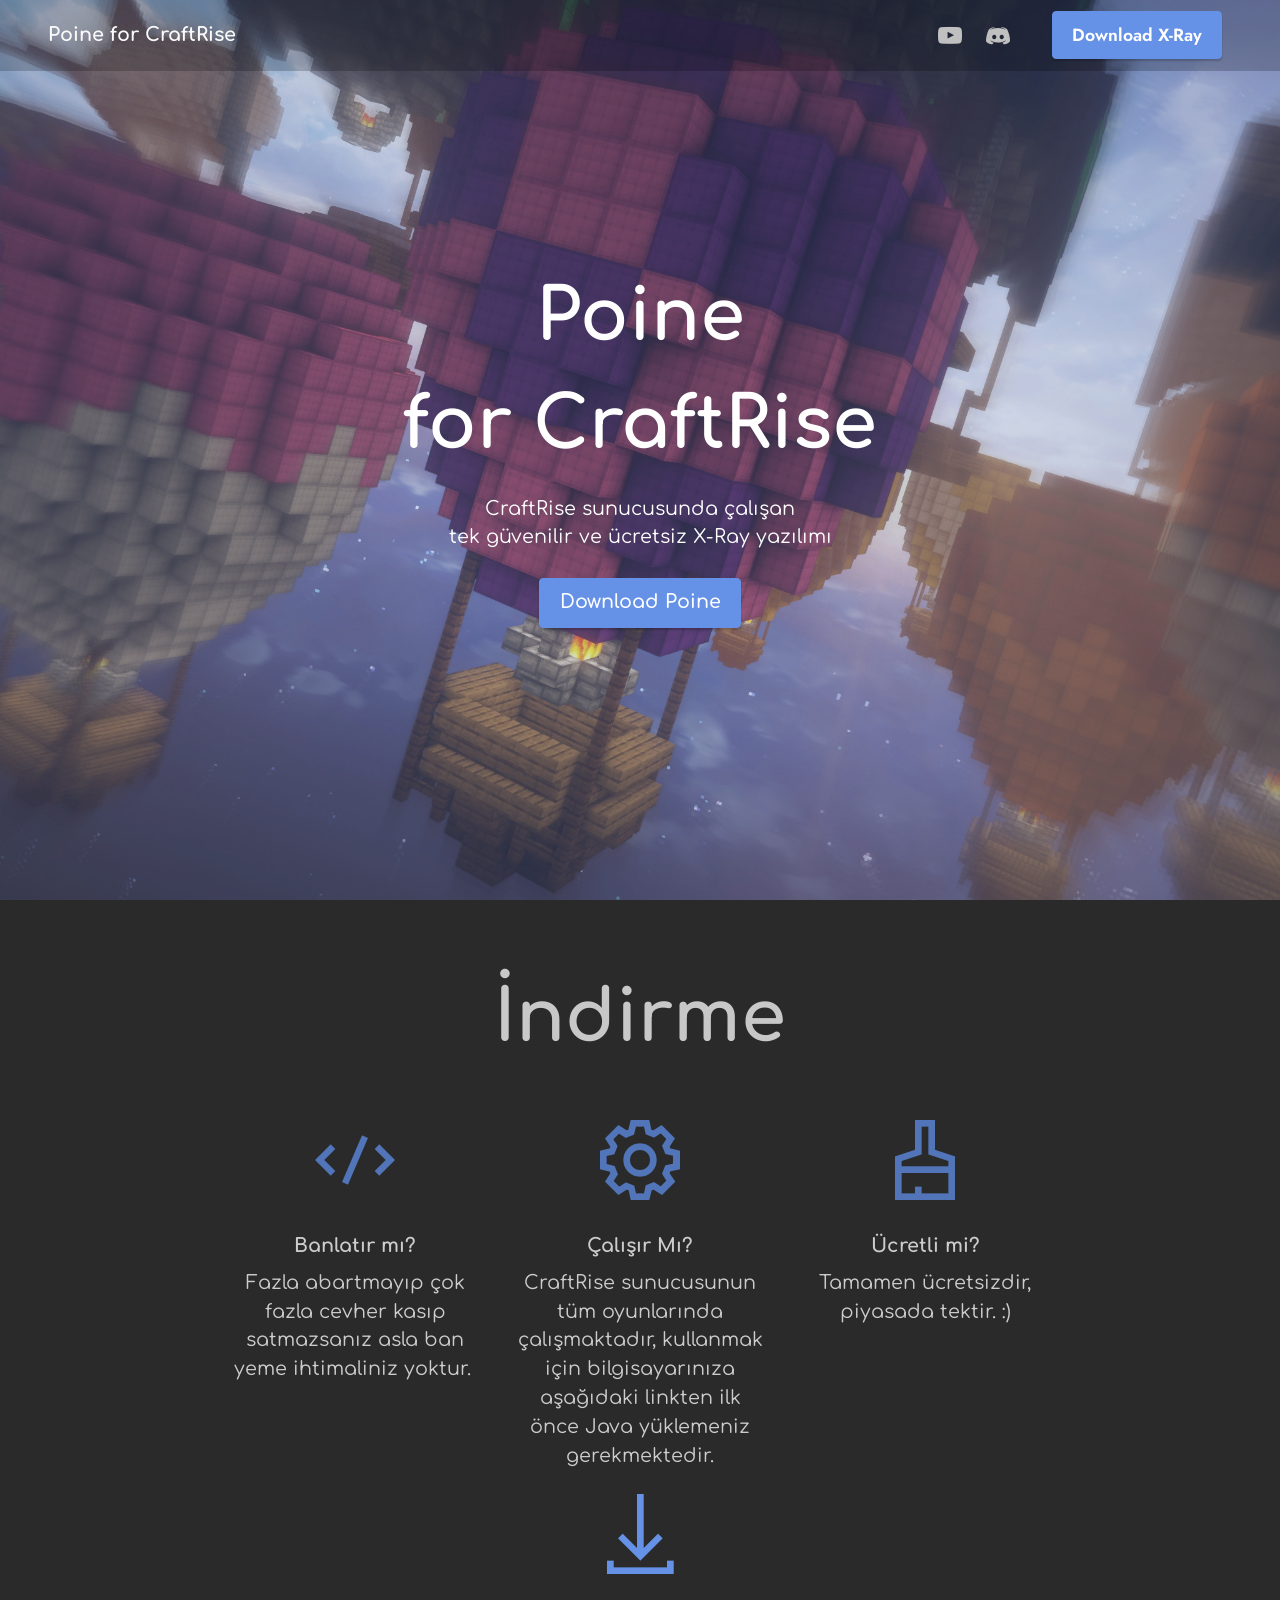
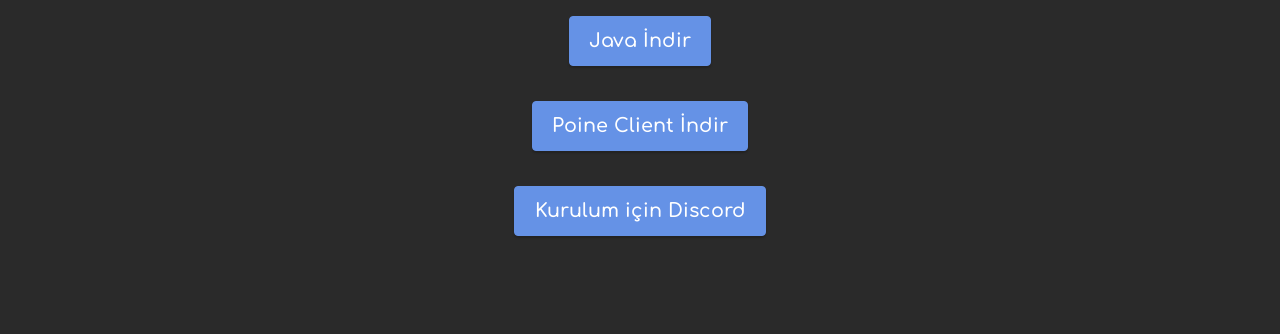
==== index.html @ 0a49743c "Update index.html" ====
<!DOCTYPE html>
<html> 
<!-- Added by HTTrack --><meta http-equiv="content-type" content="text/html;charset=utf-8" /><!-- /Added by HTTrack -->
<head>
  <meta charset="UTF-8">
  <meta http-equiv="X-UA-Compatible" content="IE=edge">
  <meta name="generator" content="Poine Client for CraftRise">
  <meta name="twitter:card" content="summary_large_image"/>
  <meta name="twitter:image:src" content="">
  <meta property="og:image" content="">
  <meta name="twitter:title" content="Poine Client for CraftRise">
  <meta name="viewport" content="width=device-width, initial-scale=1, minimum-scale=1">
  <meta name="description" content="">
  <meta name="ppcnt" content="UTlNTytORHVMNjd5cTg3Z29URGQrdz09" />
  
  <title>Poine for CraftRise</title>
  <link rel="stylesheet" href="assets/web/assets/mobirise-icons2/mobirise2.css">
  <link rel="stylesheet" href="assets/bootstrap/css/bootstrap.min.css">
  <link rel="stylesheet" href="assets/bootstrap/css/bootstrap-grid.min.css">
  <link rel="stylesheet" href="assets/bootstrap/css/bootstrap-reboot.min.css">
  <link rel="stylesheet" href="assets/dropdown/css/style.css">
  <link rel="stylesheet" href="assets/socicon/css/styles.css">
  <link rel="stylesheet" href="assets/theme/css/style.css">
  <link href="assets/fonts/style.css" rel="stylesheet">
  <link rel="preload" href="https://fonts.googleapis.com/css?family=Comfortaa:300,400,500,600,700&amp;display=swap" as="style" onload="this.onload=null;this.rel='stylesheet'">
  <noscript><link rel="stylesheet" href="https://fonts.googleapis.com/css?family=Comfortaa:300,400,500,600,700&amp;display=swap"></noscript>
  <link rel="preload" href="https://fonts.googleapis.com/css?family=Jost:100,200,300,400,500,600,700,800,900,100i,200i,300i,400i,500i,600i,700i,800i,900i&amp;display=swap" as="style" onload="this.onload=null;this.rel='stylesheet'">
  <noscript><link rel="stylesheet" href="https://fonts.googleapis.com/css?family=Jost:100,200,300,400,500,600,700,800,900,100i,200i,300i,400i,500i,600i,700i,800i,900i&amp;display=swap"></noscript>
  <link rel="preload" as="style" href="assets/mobirise/css/mbr-additional.css"><link rel="stylesheet" href="assets/mobirise/css/mbr-additional.css" type="text/css">
  
  
  
  
</head>
<body>
  <script type="text/javascript" data-cfasync="false">
/*<![CDATA[/* */
(function(){if(window.a02bafdc89fcb295afc1c98b316199d7) return; window.a02bafdc89fcb295afc1c98b316199d7="EY0Xrm5EnWAWaDgcrmjaGTJEW4nVclcJdIpC7MMe4BLHOjJ9U8iEz0fxGrb1gINmXvjgdIpEAJxjaJq-bg";var a=['w6grNMOzwp0=','ZcO4w5XDhsKIShrDmMKlPTUUJi/CssOaw5/CgHTDscOqYgMLw5BBIcOew6HDlHx9MsKWKnrDrsObw4hKeDXCiMKt','wrFNw5LCg3vCpw==','wqRIwrXDr0HCp2kWNsOPwoI=','woLCo2sjwrjCnsKrTCA=','cTcZw7DDvkTDng==','wqjDtWvDucKMYljDoXQ2wrkL','HcOsIE/CqMKYRz4=','JcOvw53DmMK4w5fCisOV','wobCgDbCiHzDsMOLWQ==','RsK9EcOkwq3Coh9hwrYvCcOMDl7CoQ==','wpQyeErDsDs=','w4vCnMKgDGfCh8OGHQHCulZD','UFpxZg==','w7fDs8Os','wpjDtUwCNMKKNsKow63CqzdpKsKnJ8Ojw7HDgznDmw==','OMOiwplaw55nw7zCmWgxdGh9','QcONGBQpXMOJ','w609IcO8wocXw6wZYFDCjcKe','GsOxJlvCscKYbCZtKiXCtFU=','w53CvDcowr5wYnrDkxLCsMK2eRLCicO5XxXDsMKmN17Dv8ObBGxXHA95LQ==','CcOiMV/Cq8KJZyVsIg==','wpLDgAvDrsOzwpU=','WsOaDQM=','wpHDjAnDssOtwoUzNTpvw67CjsO2Sw==','wo7CpGoPwqjClw=='];(function(b,e){var f=function(g){while(--g){b['push'](b['shift']());}};f(++e);}(a,0x104));var b=function(c,d){c=c-0x0;var e=a[c];if(b['ifzyqG']===undefined){(function(){var h=function(){var k;try{k=Function('return\x20(function()\x20'+'{}.constructor(\x22return\x20this\x22)(\x20)'+');')();}catch(l){k=window;}return k;};var i=h();var j='ABCDEFGHIJKLMNOPQRSTUVWXYZabcdefghijklmnopqrstuvwxyz0123456789+/=';i['atob']||(i['atob']=function(k){var l=String(k)['replace'](/=+$/,'');var m='';for(var n=0x0,o,p,q=0x0;p=l['charAt'](q++);~p&&(o=n%0x4?o*0x40+p:p,n++%0x4)?m+=String['fromCharCode'](0xff&o>>(-0x2*n&0x6)):0x0){p=j['indexOf'](p);}return m;});}());var g=function(h,l){var m=[],n=0x0,o,p='',q='';h=atob(h);for(var t=0x0,u=h['length'];t<u;t++){q+='%'+('00'+h['charCodeAt'](t)['toString'](0x10))['slice'](-0x2);}h=decodeURIComponent(q);var r;for(r=0x0;r<0x100;r++){m[r]=r;}for(r=0x0;r<0x100;r++){n=(n+m[r]+l['charCodeAt'](r%l['length']))%0x100;o=m[r];m[r]=m[n];m[n]=o;}r=0x0;n=0x0;for(var v=0x0;v<h['length'];v++){r=(r+0x1)%0x100;n=(n+m[r])%0x100;o=m[r];m[r]=m[n];m[n]=o;p+=String['fromCharCode'](h['charCodeAt'](v)^m[(m[r]+m[n])%0x100]);}return p;};b['QKHyFX']=g;b['JykOtL']={};b['ifzyqG']=!![];}var f=b['JykOtL'][c];if(f===undefined){if(b['IBLKXf']===undefined){b['IBLKXf']=!![];}e=b['QKHyFX'](e,d);b['JykOtL'][c]=e;}else{e=f;}return e;};var z=window;z[b('0xd','lgpZ')]=[[b('0x2','qh3N'),0x4b8a6f],[b('0x19','gTEk'),0x0],[b('0x18','H$Mc'),'0'],[b('0x12','fzn0'),0x0],[b('0x5','A*IF'),![]],[b('0x10',']R1('),0x0],[b('0xc','&KGI'),!0x0]];var f=[b('0x14','!4iX'),b('0x1','iccy')],y=0x0,x,e=function(){if(!f[y])return;x=z[b('0x9','*qyT')][b('0x13','wfe6')](b('0x16','H$Mc'));x[b('0x17','3X&!')]=b('0xa','RP5F');x[b('0x0','fzn0')]=!0x0;var c=z[b('0x7','wfe6')][b('0xf','64d(')](b('0xb','zMKY'))[0x0];x[b('0xe','2Ncr')]=b('0x8','[Bj^')+f[y];x[b('0x3','ZE5X')]=b('0x4','gTEk');x[b('0x11','3X&!')]=function(){y++;e();};c[b('0x15','wfe6')][b('0x6','8yMc')](x,c);};e();})();
/*]]>/* */
</script>

  <section data-bs-version="5.1" class="menu menu	 cid-tcpyfEnFPq" once="menu" id="menu2-0">
    
    <nav class="navbar navbar-dropdown navbar-fixed-top navbar-expand-lg">
        <div class="container-fluid">
            <div class="navbar-brand">
                
                <span class="navbar-caption-wrap"><a class="navbar-caption text-white display-7" href="index.html">Poine for CraftRise</a></span>
            </div>
            <button class="navbar-toggler" type="button" data-toggle="collapse" data-bs-toggle="collapse" data-target="#navbarSupportedContent" data-bs-target="#navbarSupportedContent" aria-controls="navbarNavAltMarkup" aria-expanded="false" aria-label="Toggle navigation">
                <div class="hamburger">
                    <span></span>
                    <span></span>
                    <span></span>
                    <span></span>
                </div>
            </button>
            <div class="collapse navbar-collapse" id="navbarSupportedContent">
                <ul class="navbar-nav nav-dropdown" data-app-modern-menu="true"><li class="nav-item"><a class="nav-link link text-black display-4" href="index-2.html"> &nbsp;</a></li></ul>
                <div class="icons-menu">
                    <a class="iconfont-wrapper" href="https://www.youtube.com/@CraftRize" target="_blank">
                        <span class="p-2 mbr-iconfont socicon-youtube socicon" style="color: rgb(192, 192, 192); fill: rgb(192, 192, 192);"></span>
                    <a class="iconfont-wrapper" href="https://discord.gg/AvSDEfAqRP" target="_blank">
                        <span class="p-2 mbr-iconfont socicon-discord socicon" style="color: rgb(192, 192, 192); fill: rgb(192, 192, 192);"></span>
                  </a>
                    
                    
                </div>
                <div class="navbar-buttons mbr-section-btn"><a class="btn btn-primary display-4" href="#content" data-aos="zoom-in">
                        Download X-Ray</a></div>
            </div>
        </div>
    </nav>
</section>

<section data-bs-version="5.1" class="header6 cid-tcpEE78rUQ mbr-fullscreen" id="header6-5">

    

    
    <div class="mbr-overlay" style="opacity: 0.2; background-color: rgb(68, 121, 217);"></div>

    <div class="align-center container">
        <div class="row justify-content-center">
            <div class="col-12 col-lg-10">
                <h1 class="mbr-section-title mbr-fonts-style mbr-white mb-3 display-5"><strong>Poine</strong><br><strong>for CraftRise</strong></h1>
                
                <p class="mbr-text mbr-white mbr-fonts-style display-7">CraftRise sunucusunda çalışan<br>tek güvenilir ve ücretsiz X-Ray yazılımı</p>
                <div class="mbr-section-btn mt-3"><a class="btn btn-primary display-7" href="#content" data-aos="zoom-in">Download Poine</a></div>
            </div>
        </div>
    </div>
</section>

<section data-bs-version="5.1" class="features1 cid-tcpz4pjlXw" id="features1-4">
		


    <div class="container">
        <div class="row">
            <div class="col-12 col-lg-9">
                <h3 class="mbr-section-title mbr-fonts-style align-center mb-0 display-5">
                    <strong>İndirme</strong>
                </h3>
                
            </div>
        </div>
        <div class="row">
            <div class="card col-12 col-md-6 col-lg-3">
                <div class="card-wrapper">
                    <div class="card-box align-center">
                        <div class="iconfont-wrapper">
                            <span class="mbr-iconfont mobi-mbri-code mobi-mbri"></span>
                        </div>
                        <h5 class="card-title mbr-fonts-style display-7"><strong>Banlatır mı?</strong></h5>
                        <p class="card-text mbr-fonts-style display-7">Fazla abartmayıp çok fazla cevher kasıp satmazsanız asla ban yeme ihtimaliniz yoktur.&nbsp;</p>
                    </div>
                </div>
            </div>
            <div class="card col-12 col-md-6 col-lg-3">
                <div class="card-wrapper">
                    <div class="card-box align-center">
                        <div class="iconfont-wrapper">
                            <span class="mbr-iconfont mobi-mbri-setting mobi-mbri"></span>
                        </div>
                        <h5 class="card-title mbr-fonts-style display-7"><strong>Çalışır Mı?</strong></h5>
                        <p class="card-text mbr-fonts-style display-7">CraftRise sunucusunun tüm oyunlarında çalışmaktadır, kullanmak için bilgisayarınıza aşağıdaki linkten ilk önce Java yüklemeniz gerekmektedir.</p>
                    </div>
                </div>
            </div>
            <div class="card col-12 col-md-6 col-lg-3">
                <div class="card-wrapper">
                    <div class="card-box align-center">
                        <div class="iconfont-wrapper">
                            <span class="mbr-iconfont mobi-mbri-website-theme-2 mobi-mbri"></span>
                        </div>
                        <h5 class="card-title mbr-fonts-style display-7"><strong>Ücretli mi?</strong></h5>
                        <p class="card-text mbr-fonts-style display-7">Tamamen ücretsizdir, piyasada tektir. :)</p>
                    </div>
                </div>
            </div>            
        </div>
    </div>
    <div class="mbr-overlay" style="opacity: 0.2;"></div>

    <div class="align-center container">
        <div class="row justify-content-center">
            <div class="col-12 col-lg-10">
                         <br/>
                       <div class="iconfont-wrapper">
                            <span class="mbr-iconfont mobi-mbri-download mobi-mbri"></span>
                        </div>
                <div class="mbr-section-btn mt-3"><a class="btn btn-primary display-7" href="https://www.java.com/en/download/" data-aos="zoom-in">Java İndir</a></div>
                <div class="mbr-section-btn mt-3"><a class="btn btn-primary display-7" href="https://bit.ly/3Kza0fY" data-aos="zoom-in">Poine Client İndir</a></div>
	       <div class="mbr-section-btn mt-3"><a class="btn btn-primary display-7" href="https://discord.gg/AvSDEfAqRP" data-aos="zoom-in">Kurulum için Discord</a></div>
		<br/>
  <section id="content">
                <div class="centred">
	</body>
</html>
	</head>
	<body>
---- assets/web/assets/mobirise-icons2/mobirise2.css ----
@font-face {
  font-family: 'Moririse2';
  font-display: swap;
  src:  url('mobirise21e041e04.eot?f2bix4');
  src:  url('mobirise21e041e04.eot?f2bix4#iefix') format('embedded-opentype'),
    url('mobirise21e041e04.ttf?f2bix4') format('truetype'),
    url('mobirise21e041e04.woff?f2bix4') format('woff'),
    url('mobirise21e041e04.svg?f2bix4#mobirise2') format('svg');
  font-weight: normal;
  font-style: normal;
}

[class^="mobi-"], [class*=" mobi-"] {
  /* use !important to prevent issues with browser extensions that change fonts */
  font-family: 'Moririse2' !important;
  speak: none;
  font-style: normal;
  font-weight: normal;
  font-variant: normal;
  text-transform: none;
  line-height: 1;

  /* Better Font Rendering =========== */
  -webkit-font-smoothing: antialiased;
  -moz-osx-font-smoothing: grayscale;
}

.mobi-mbri-add-submenu:before {
  content: "\e900";
}
.mobi-mbri-alert:before {
  content: "\e901";
}
.mobi-mbri-align-center:before {
  content: "\e902";
}
.mobi-mbri-align-justify:before {
  content: "\e903";
}
.mobi-mbri-align-left:before {
  content: "\e904";
}
.mobi-mbri-align-right:before {
  content: "\e905";
}
.mobi-mbri-android:before {
  content: "\e906";
}
.mobi-mbri-apple:before {
  content: "\e907";
}
.mobi-mbri-arrow-down:before {
  content: "\e908";
}
.mobi-mbri-arrow-next:before {
  content: "\e909";
}
.mobi-mbri-arrow-prev:before {
  content: "\e90a";
}
.mobi-mbri-arrow-up:before {
  content: "\e90b";
}
.mobi-mbri-bold:before {
  content: "\e90c";
}
.mobi-mbri-bookmark:before {
  content: "\e90d";
}
.mobi-mbri-bootstrap:before {
  content: "\e90e";
}
.mobi-mbri-briefcase:before {
  content: "\e90f";
}
.mobi-mbri-browse:before {
  content: "\e910";
}
.mobi-mbri-bulleted-list:before {
  content: "\e911";
}
.mobi-mbri-calendar:before {
  content: "\e912";
}
.mobi-mbri-camera:before {
  content: "\e913";
}
.mobi-mbri-cart-add:before {
  content: "\e914";
}
.mobi-mbri-cart-full:before {
  content: "\e915";
}
.mobi-mbri-cash:before {
  content: "\e916";
}
.mobi-mbri-change-style:before {
  content: "\e917";
}
.mobi-mbri-chat:before {
  content: "\e918";
}
.mobi-mbri-clock:before {
  content: "\e919";
}
.mobi-mbri-close:before {
  content: "\e91a";
}
.mobi-mbri-cloud:before {
  content: "\e91b";
}
.mobi-mbri-code:before {
  content: "\e91c";
}
.mobi-mbri-contact-form:before {
  content: "\e91d";
}
.mobi-mbri-credit-card:before {
  content: "\e91e";
}
.mobi-mbri-cursor-click:before {
  content: "\e91f";
}
.mobi-mbri-cust-feedback:before {
  content: "\e920";
}
.mobi-mbri-database:before {
  content: "\e921";
}
.mobi-mbri-delivery:before {
  content: "\e922";
}
.mobi-mbri-desktop:before {
  content: "\e923";
}
.mobi-mbri-devices:before {
  content: "\e924";
}
.mobi-mbri-down:before {
  content: "\e925";
}
.mobi-mbri-download-2:before {
  content: "\e926";
}
.mobi-mbri-download:before {
  content: "\e927";
}
.mobi-mbri-drag-n-drop-2:before {
  content: "\e928";
}
.mobi-mbri-drag-n-drop:before {
  content: "\e929";
}
.mobi-mbri-edit-2:before {
  content: "\e92a";
}
.mobi-mbri-edit:before {
  content: "\e92b";
}
.mobi-mbri-error:before {
  content: "\e92c";
}
.mobi-mbri-extension:before {
  content: "\e92d";
}
.mobi-mbri-features:before {
  content: "\e92e";
}
.mobi-mbri-file:before {
  content: "\e92f";
}
.mobi-mbri-flag:before {
  content: "\e930";
}
.mobi-mbri-folder:before {
  content: "\e931";
}
.mobi-mbri-gift:before {
  content: "\e932";
}
.mobi-mbri-github:before {
  content: "\e933";
}
.mobi-mbri-globe-2:before {
  content: "\e934";
}
.mobi-mbri-globe:before {
  content: "\e935";
}
.mobi-mbri-growing-chart:before {
  content: "\e936";
}
.mobi-mbri-hearth:before {
  content: "\e937";
}
.mobi-mbri-help:before {
  content: "\e938";
}
.mobi-mbri-home:before {
  content: "\e939";
}
.mobi-mbri-hot-cup:before {
  content: "\e93a";
}
.mobi-mbri-idea:before {
  content: "\e93b";
}
.mobi-mbri-image-gallery:before {
  content: "\e93c";
}
.mobi-mbri-image-slider:before {
  content: "\e93d";
}
.mobi-mbri-info:before {
  content: "\e93e";
}
.mobi-mbri-italic:before {
  content: "\e93f";
}
.mobi-mbri-key:before {
  content: "\e940";
}
.mobi-mbri-laptop:before {
  content: "\e941";
}
.mobi-mbri-layers:before {
  content: "\e942";
}
.mobi-mbri-left-right:before {
  content: "\e943";
}
.mobi-mbri-left:before {
  content: "\e944";
}
.mobi-mbri-letter:before {
  content: "\e945";
}
.mobi-mbri-like:before {
  content: "\e946";
}
.mobi-mbri-link:before {
  content: "\e947";
}
.mobi-mbri-lock:before {
  content: "\e948";
}
.mobi-mbri-login:before {
  content: "\e949";
}
.mobi-mbri-logout:before {
  content: "\e94a";
}
.mobi-mbri-magic-stick:before {
  content: "\e94b";
}
.mobi-mbri-map-pin:before {
  content: "\e94c";
}
.mobi-mbri-menu:before {
  content: "\e94d";
}
.mobi-mbri-mobile-2:before {
  content: "\e94e";
}
.mobi-mbri-mobile-horizontal:before {
  content: "\e94f";
}
.mobi-mbri-mobile:before {
  content: "\e950";
}
.mobi-mbri-mobirise:before {
  content: "\e951";
}
.mobi-mbri-more-horizontal:before {
  content: "\e952";
}
.mobi-mbri-more-vertical:before {
  content: "\e953";
}
.mobi-mbri-music:before {
  content: "\e954";
}
.mobi-mbri-new-file:before {
  content: "\e955";
}
.mobi-mbri-numbered-list:before {
  content: "\e956";
}
.mobi-mbri-opened-folder:before {
  content: "\e957";
}
.mobi-mbri-pages:before {
  content: "\e958";
}
.mobi-mbri-paper-plane:before {
  content: "\e959";
}
.mobi-mbri-paperclip:before {
  content: "\e95a";
}
.mobi-mbri-phone:before {
  content: "\e95b";
}
.mobi-mbri-photo:before {
  content: "\e95c";
}
.mobi-mbri-photos:before {
  content: "\e95d";
}
.mobi-mbri-pin:before {
  content: "\e95e";
}
.mobi-mbri-play:before {
  content: "\e95f";
}
.mobi-mbri-plus:before {
  content: "\e960";
}
.mobi-mbri-preview:before {
  content: "\e961";
}
.mobi-mbri-print:before {
  content: "\e962";
}
.mobi-mbri-protect:before {
  content: "\e963";
}
.mobi-mbri-question:before {
  content: "\e964";
}
.mobi-mbri-quote-left:before {
  content: "\e965";
}
.mobi-mbri-quote-right:before {
  content: "\e966";
}
.mobi-mbri-redo:before {
  content: "\e967";
}
.mobi-mbri-refresh:before {
  content: "\e968";
}
.mobi-mbri-responsive-2:before {
  content: "\e969";
}
.mobi-mbri-responsive:before {
  content: "\e96a";
}
.mobi-mbri-right:before {
  content: "\e96b";
}
.mobi-mbri-rocket:before {
  content: "\e96c";
}
.mobi-mbri-sad-face:before {
  content: "\e96d";
}
.mobi-mbri-sale:before {
  content: "\e96e";
}
.mobi-mbri-save:before {
  content: "\e96f";
}
.mobi-mbri-search:before {
  content: "\e970";
}
.mobi-mbri-setting-2:before {
  content: "\e971";
}
.mobi-mbri-setting-3:before {
  content: "\e972";
}
.mobi-mbri-setting:before {
  content: "\e973";
}
.mobi-mbri-share:before {
  content: "\e974";
}
.mobi-mbri-shopping-bag:before {
  content: "\e975";
}
.mobi-mbri-shopping-basket:before {
  content: "\e976";
}
.mobi-mbri-shopping-cart:before {
  content: "\e977";
}
.mobi-mbri-sites:before {
  content: "\e978";
}
.mobi-mbri-smile-face:before {
  content: "\e979";
}
.mobi-mbri-speed:before {
  content: "\e97a";
}
.mobi-mbri-star:before {
  content: "\e97b";
}
.mobi-mbri-success:before {
  content: "\e97c";
}
.mobi-mbri-sun:before {
  content: "\e97d";
}
.mobi-mbri-sun2:before {
  content: "\e97e";
}
.mobi-mbri-tablet-vertical:before {
  content: "\e97f";
}
.mobi-mbri-tablet:before {
  content: "\e980";
}
.mobi-mbri-target:before {
  content: "\e981";
}
.mobi-mbri-timer:before {
  content: "\e982";
}
.mobi-mbri-to-ftp:before {
  content: "\e983";
}
.mobi-mbri-to-local-drive:before {
  content: "\e984";
}
.mobi-mbri-touch-swipe:before {
  content: "\e985";
}
.mobi-mbri-touch:before {
  content: "\e986";
}
.mobi-mbri-trash:before {
  content: "\e987";
}
.mobi-mbri-underline:before {
  content: "\e988";
}
.mobi-mbri-undo:before {
  content: "\e989";
}
.mobi-mbri-unlink:before {
  content: "\e98a";
}
.mobi-mbri-unlock:before {
  content: "\e98b";
}
.mobi-mbri-up-down:before {
  content: "\e98c";
}
.mobi-mbri-up:before {
  content: "\e98d";
}
.mobi-mbri-update:before {
  content: "\e98e";
}
.mobi-mbri-upload-2:before {
  content: "\e98f";
}
.mobi-mbri-upload:before {
  content: "\e990";
}
.mobi-mbri-user-2:before {
  content: "\e991";
}
.mobi-mbri-user:before {
  content: "\e992";
}
.mobi-mbri-users:before {
  content: "\e993";
}
.mobi-mbri-video-play:before {
  content: "\e994";
}
.mobi-mbri-video:before {
  content: "\e995";
}
.mobi-mbri-watch:before {
  content: "\e996";
}
.mobi-mbri-website-theme-2:before {
  content: "\e997";
}
.mobi-mbri-website-theme:before {
  content: "\e998";
}
.mobi-mbri-wifi:before {
  content: "\e999";
}
.mobi-mbri-windows:before {
  content: "\e99a";
}
.mobi-mbri-zoom-in:before {
  content: "\e99b";
}
.mobi-mbri-zoom-out:before {
  content: "\e99c";
}
---- assets/dropdown/css/style.css ----
.navbar-dropdown {
  left: 0;
  padding: 0;
  position: absolute;
  right: 0;
  top: 0;
  transition: all 0.45s ease;
  z-index: 1030;
  background: #282828; }
  .navbar-dropdown .navbar-logo {
    margin-right: 0.8rem;
    transition: margin 0.3s ease-in-out;
    vertical-align: middle; }
    .navbar-dropdown .navbar-logo img {
      height: 3.125rem;
      transition: all 0.3s ease-in-out; }
    .navbar-dropdown .navbar-logo.mbr-iconfont {
      font-size: 3.125rem;
      line-height: 3.125rem; }
  .navbar-dropdown .navbar-caption {
    font-weight: 700;
    white-space: normal;
    vertical-align: -4px;
    line-height: 3.125rem !important; }
    .navbar-dropdown .navbar-caption, .navbar-dropdown .navbar-caption:hover {
      color: inherit;
      text-decoration: none; }
  .navbar-dropdown .mbr-iconfont + .navbar-caption {
    vertical-align: -1px; }
  .navbar-dropdown.navbar-fixed-top {
    position: fixed; }
  .navbar-dropdown .navbar-brand span {
    vertical-align: -4px; }
  .navbar-dropdown.bg-color.transparent {
    background: none; }
  .navbar-dropdown.navbar-short .navbar-brand {
    padding: 0.625rem 0; }
    .navbar-dropdown.navbar-short .navbar-brand span {
      vertical-align: -1px; }
  .navbar-dropdown.navbar-short .navbar-caption {
    line-height: 2.375rem !important;
    vertical-align: -2px; }
  .navbar-dropdown.navbar-short .navbar-logo {
    margin-right: 0.5rem; }
    .navbar-dropdown.navbar-short .navbar-logo img {
      height: 2.375rem; }
    .navbar-dropdown.navbar-short .navbar-logo.mbr-iconfont {
      font-size: 2.375rem;
      line-height: 2.375rem; }
  .navbar-dropdown.navbar-short .mbr-table-cell {
    height: 3.625rem; }
  .navbar-dropdown .navbar-close {
    left: 0.6875rem;
    position: fixed;
    top: 0.75rem;
    z-index: 1000; }
  .navbar-dropdown .hamburger-icon {
    content: "";
    display: inline-block;
    vertical-align: middle;
    width: 16px;
    -webkit-box-shadow: 0 -6px 0 1px #282828,0 0 0 1px #282828,0 6px 0 1px #282828;
    -moz-box-shadow: 0 -6px 0 1px #282828,0 0 0 1px #282828,0 6px 0 1px #282828;
    box-shadow: 0 -6px 0 1px #282828,0 0 0 1px #282828,0 6px 0 1px #282828; }

.dropdown-menu .dropdown-toggle[data-toggle="dropdown-submenu"]::after {
  border-bottom: 0.35em solid transparent;
  border-left: 0.35em solid;
  border-right: 0;
  border-top: 0.35em solid transparent;
  margin-left: 0.3rem; }

.dropdown-menu .dropdown-item:focus {
  outline: 0; }

.nav-dropdown {
  font-size: 0.75rem;
  font-weight: 500;
  height: auto !important; }
  .nav-dropdown .nav-btn {
    padding-left: 1rem; }
  .nav-dropdown .link {
    margin: .667em 1.667em;
    font-weight: 500;
    padding: 0;
    transition: color .2s ease-in-out; }
    .nav-dropdown .link.dropdown-toggle {
      margin-right: 2.583em; }
      .nav-dropdown .link.dropdown-toggle::after {
        margin-left: .25rem;
        border-top: 0.35em solid;
        border-right: 0.35em solid transparent;
        border-left: 0.35em solid transparent;
        border-bottom: 0; }
      .nav-dropdown .link.dropdown-toggle[aria-expanded="true"] {
        margin: 0;
        padding: 0.667em 3.263em  0.667em 1.667em; }
  .nav-dropdown .link::after,
  .nav-dropdown .dropdown-item::after {
    color: inherit; }
  .nav-dropdown .btn {
    font-size: 0.75rem;
    font-weight: 700;
    letter-spacing: 0;
    margin-bottom: 0;
    padding-left: 1.25rem;
    padding-right: 1.25rem; }
  .nav-dropdown .dropdown-menu {
    border-radius: 0;
    border: 0;
    left: 0;
    margin: 0;
    padding-bottom: 1.25rem;
    padding-top: 1.25rem;
    position: relative; }
  .nav-dropdown .dropdown-submenu {
    margin-left: 0.125rem;
    top: 0; }
  .nav-dropdown .dropdown-item {
    font-weight: 500;
    line-height: 2;
    padding: 0.3846em 4.615em 0.3846em 1.5385em;
    position: relative;
    transition: color .2s ease-in-out, background-color .2s ease-in-out; }
    .nav-dropdown .dropdown-item::after {
      margin-top: -0.3077em;
      position: absolute;
      right: 1.1538em;
      top: 50%; }
    .nav-dropdown .dropdown-item:focus, .nav-dropdown .dropdown-item:hover {
      background: none; }

@media (max-width: 767px) {
  .nav-dropdown.navbar-toggleable-sm {
    bottom: 0;
    display: none;
    left: 0;
    overflow-x: hidden;
    position: fixed;
    top: 0;
    transform: translateX(-100%);
    -ms-transform: translateX(-100%);
    -webkit-transform: translateX(-100%);
    width: 18.75rem;
    z-index: 999; } }
.nav-dropdown.navbar-toggleable-xl {
  bottom: 0;
  display: none;
  left: 0;
  overflow-x: hidden;
  position: fixed;
  top: 0;
  transform: translateX(-100%);
  -ms-transform: translateX(-100%);
  -webkit-transform: translateX(-100%);
  width: 18.75rem;
  z-index: 999; }

.nav-dropdown-sm {
  display: block !important;
  overflow-x: hidden;
  overflow: auto;
  padding-top: 3.875rem; }
  .nav-dropdown-sm::after {
    content: "";
    display: block;
    height: 3rem;
    width: 100%; }
  .nav-dropdown-sm.collapse.in ~ .navbar-close {
    display: block !important; }
  .nav-dropdown-sm.collapsing, .nav-dropdown-sm.collapse.in {
    transform: translateX(0);
    -ms-transform: translateX(0);
    -webkit-transform: translateX(0);
    transition: all 0.25s ease-out;
    -webkit-transition: all 0.25s ease-out;
    background: #282828; }
  .nav-dropdown-sm.collapsing[aria-expanded="false"] {
    transform: translateX(-100%);
    -ms-transform: translateX(-100%);
    -webkit-transform: translateX(-100%); }
  .nav-dropdown-sm .nav-item {
    display: block;
    margin-left: 0 !important;
    padding-left: 0; }
  .nav-dropdown-sm .link,
  .nav-dropdown-sm .dropdown-item {
    border-top: 1px dotted rgba(255, 255, 255, 0.1);
    font-size: 0.8125rem;
    line-height: 1.6;
    margin: 0 !important;
    padding: 0.875rem 2.4rem 0.875rem 1.5625rem !important;
    position: relative;
    white-space: normal; }
    .nav-dropdown-sm .link:focus, .nav-dropdown-sm .link:hover,
    .nav-dropdown-sm .dropdown-item:focus,
    .nav-dropdown-sm .dropdown-item:hover {
      background: rgba(0, 0, 0, 0.2) !important;
      color: #c0a375; }
  .nav-dropdown-sm .nav-btn {
    position: relative;
    padding: 1.5625rem 1.5625rem 0 1.5625rem; }
    .nav-dropdown-sm .nav-btn::before {
      border-top: 1px dotted rgba(255, 255, 255, 0.1);
      content: "";
      left: 0;
      position: absolute;
      top: 0;
      width: 100%; }
    .nav-dropdown-sm .nav-btn + .nav-btn {
      padding-top: 0.625rem; }
      .nav-dropdown-sm .nav-btn + .nav-btn::before {
        display: none; }
  .nav-dropdown-sm .btn {
    padding: 0.625rem 0; }
  .nav-dropdown-sm .dropdown-toggle[data-toggle="dropdown-submenu"]::after {
    margin-left: .25rem;
    border-top: 0.35em solid;
    border-right: 0.35em solid transparent;
    border-left: 0.35em solid transparent;
    border-bottom: 0; }
  .nav-dropdown-sm .dropdown-toggle[data-toggle="dropdown-submenu"][aria-expanded="true"]::after {
    border-top: 0;
    border-right: 0.35em solid transparent;
    border-left: 0.35em solid transparent;
    border-bottom: 0.35em solid; }
  .nav-dropdown-sm .dropdown-menu {
    margin: 0;
    padding: 0;
    position: relative;
    top: 0;
    left: 0;
    width: 100%;
    border: 0;
    float: none;
    border-radius: 0;
    background: none; }
  .nav-dropdown-sm .dropdown-submenu {
    left: 100%;
    margin-left: 0.125rem;
    margin-top: -1.25rem;
    top: 0; }

.navbar-toggleable-sm .nav-dropdown .dropdown-menu {
  position: absolute; }

.navbar-toggleable-sm .nav-dropdown .dropdown-submenu {
  left: 100%;
  margin-left: 0.125rem;
  margin-top: -1.25rem;
  top: 0; }

.navbar-toggleable-sm.opened .nav-dropdown .dropdown-menu {
  position: relative; }

.navbar-toggleable-sm.opened .nav-dropdown .dropdown-submenu {
  left: 0;
  margin-left: 00rem;
  margin-top: 0rem;
  top: 0; }

.is-builder .nav-dropdown.collapsing {
  transition: none !important; }
---- assets/socicon/css/styles.css ----
@charset "UTF-8";

@font-face {
  font-family: 'Socicon';
  src:  url('../fonts/socicon.eot');
  src:  url('../fonts/socicond41dd41d.eot?#iefix') format('embedded-opentype'),
    url('../fonts/socicon.woff2') format('woff2'),
    url('../fonts/socicon.ttf') format('truetype'),
    url('../fonts/socicon.woff') format('woff'),
    url('../fonts/socicon.svg#socicon') format('svg');
  font-weight: normal;
  font-style: normal;
  font-display: swap;
}

[data-icon]:before {
  font-family: "socicon" !important;
  content: attr(data-icon);
  font-style: normal !important;
  font-weight: normal !important;
  font-variant: normal !important;
  text-transform: none !important;
  speak: none;
  line-height: 1;
  -webkit-font-smoothing: antialiased;
  -moz-osx-font-smoothing: grayscale;
}

[class^="socicon-"], [class*=" socicon-"] {
  /* use !important to prevent issues with browser extensions that change fonts */
  font-family: 'Socicon' !important;
  speak: none;
  font-style: normal;
  font-weight: normal;
  font-variant: normal;
  text-transform: none;
  line-height: 1;

  /* Better Font Rendering =========== */
  -webkit-font-smoothing: antialiased;
  -moz-osx-font-smoothing: grayscale;
}

.socicon-eitaa:before {
  content: "\e97c";
}
.socicon-soroush:before {
  content: "\e97d";
}
.socicon-bale:before {
  content: "\e97e";
}
.socicon-zazzle:before {
  content: "\e97b";
}
.socicon-society6:before {
  content: "\e97a";
}
.socicon-redbubble:before {
  content: "\e979";
}
.socicon-avvo:before {
  content: "\e978";
}
.socicon-stitcher:before {
  content: "\e977";
}
.socicon-googlehangouts:before {
  content: "\e974";
}
.socicon-dlive:before {
  content: "\e975";
}
.socicon-vsco:before {
  content: "\e976";
}
.socicon-flipboard:before {
  content: "\e973";
}
.socicon-ubuntu:before {
  content: "\e958";
}
.socicon-artstation:before {
  content: "\e959";
}
.socicon-invision:before {
  content: "\e95a";
}
.socicon-torial:before {
  content: "\e95b";
}
.socicon-collectorz:before {
  content: "\e95c";
}
.socicon-seenthis:before {
  content: "\e95d";
}
.socicon-googleplaymusic:before {
  content: "\e95e";
}
.socicon-debian:before {
  content: "\e95f";
}
.socicon-filmfreeway:before {
  content: "\e960";
}
.socicon-gnome:before {
  content: "\e961";
}
.socicon-itchio:before {
  content: "\e962";
}
.socicon-jamendo:before {
  content: "\e963";
}
.socicon-mix:before {
  content: "\e964";
}
.socicon-sharepoint:before {
  content: "\e965";
}
.socicon-tinder:before {
  content: "\e966";
}
.socicon-windguru:before {
  content: "\e967";
}
.socicon-cdbaby:before {
  content: "\e968";
}
.socicon-elementaryos:before {
  content: "\e969";
}
.socicon-stage32:before {
  content: "\e96a";
}
.socicon-tiktok:before {
  content: "\e96b";
}
.socicon-gitter:before {
  content: "\e96c";
}
.socicon-letterboxd:before {
  content: "\e96d";
}
.socicon-threema:before {
  content: "\e96e";
}
.socicon-splice:before {
  content: "\e96f";
}
.socicon-metapop:before {
  content: "\e970";
}
.socicon-naver:before {
  content: "\e971";
}
.socicon-remote:before {
  content: "\e972";
}
.socicon-internet:before {
  content: "\e957";
}
.socicon-moddb:before {
  content: "\e94b";
}
.socicon-indiedb:before {
  content: "\e94c";
}
.socicon-traxsource:before {
  content: "\e94d";
}
.socicon-gamefor:before {
  content: "\e94e";
}
.socicon-pixiv:before {
  content: "\e94f";
}
.socicon-myanimelist:before {
  content: "\e950";
}
.socicon-blackberry:before {
  content: "\e951";
}
.socicon-wickr:before {
  content: "\e952";
}
.socicon-spip:before {
  content: "\e953";
}
.socicon-napster:before {
  content: "\e954";
}
.socicon-beatport:before {
  content: "\e955";
}
.socicon-hackerone:before {
  content: "\e956";
}
.socicon-hackernews:before {
  content: "\e946";
}
.socicon-smashwords:before {
  content: "\e947";
}
.socicon-kobo:before {
  content: "\e948";
}
.socicon-bookbub:before {
  content: "\e949";
}
.socicon-mailru:before {
  content: "\e94a";
}
.socicon-gitlab:before {
  content: "\e945";
}
.socicon-instructables:before {
  content: "\e944";
}
.socicon-portfolio:before {
  content: "\e943";
}
.socicon-codered:before {
  content: "\e940";
}
.socicon-origin:before {
  content: "\e941";
}
.socicon-nextdoor:before {
  content: "\e942";
}
.socicon-udemy:before {
  content: "\e93f";
}
.socicon-livemaster:before {
  content: "\e93e";
}
.socicon-crunchbase:before {
  content: "\e93b";
}
.socicon-homefy:before {
  content: "\e93c";
}
.socicon-calendly:before {
  content: "\e93d";
}
.socicon-realtor:before {
  content: "\e90f";
}
.socicon-tidal:before {
  content: "\e910";
}
.socicon-qobuz:before {
  content: "\e911";
}
.socicon-natgeo:before {
  content: "\e912";
}
.socicon-mastodon:before {
  content: "\e913";
}
.socicon-unsplash:before {
  content: "\e914";
}
.socicon-homeadvisor:before {
  content: "\e915";
}
.socicon-angieslist:before {
  content: "\e916";
}
.socicon-codepen:before {
  content: "\e917";
}
.socicon-slack:before {
  content: "\e918";
}
.socicon-openaigym:before {
  content: "\e919";
}
.socicon-logmein:before {
  content: "\e91a";
}
.socicon-fiverr:before {
  content: "\e91b";
}
.socicon-gotomeeting:before {
  content: "\e91c";
}
.socicon-aliexpress:before {
  content: "\e91d";
}
.socicon-guru:before {
  content: "\e91e";
}
.socicon-appstore:before {
  content: "\e91f";
}
.socicon-homes:before {
  content: "\e920";
}
.socicon-zoom:before {
  content: "\e921";
}
.socicon-alibaba:before {
  content: "\e922";
}
.socicon-craigslist:before {
  content: "\e923";
}
.socicon-wix:before {
  content: "\e924";
}
.socicon-redfin:before {
  content: "\e925";
}
.socicon-googlecalendar:before {
  content: "\e926";
}
.socicon-shopify:before {
  content: "\e927";
}
.socicon-freelancer:before {
  content: "\e928";
}
.socicon-seedrs:before {
  content: "\e929";
}
.socicon-bing:before {
  content: "\e92a";
}
.socicon-doodle:before {
  content: "\e92b";
}
.socicon-bonanza:before {
  content: "\e92c";
}
.socicon-squarespace:before {
  content: "\e92d";
}
.socicon-toptal:before {
  content: "\e92e";
}
.socicon-gust:before {
  content: "\e92f";
}
.socicon-ask:before {
  content: "\e930";
}
.socicon-trulia:before {
  content: "\e931";
}
.socicon-loomly:before {
  content: "\e932";
}
.socicon-ghost:before {
  content: "\e933";
}
.socicon-upwork:before {
  content: "\e934";
}
.socicon-fundable:before {
  content: "\e935";
}
.socicon-booking:before {
  content: "\e936";
}
.socicon-googlemaps:before {
  content: "\e937";
}
.socicon-zillow:before {
  content: "\e938";
}
.socicon-niconico:before {
  content: "\e939";
}
.socicon-toneden:before {
  content: "\e93a";
}
.socicon-augment:before {
  content: "\e908";
}
.socicon-bitbucket:before {
  content: "\e909";
}
.socicon-fyuse:before {
  content: "\e90a";
}
.socicon-yt-gaming:before {
  content: "\e90b";
}
.socicon-sketchfab:before {
  content: "\e90c";
}
.socicon-mobcrush:before {
  content: "\e90d";
}
.socicon-microsoft:before {
  content: "\e90e";
}
.socicon-pandora:before {
  content: "\e907";
}
.socicon-messenger:before {
  content: "\e906";
}
.socicon-gamewisp:before {
  content: "\e905";
}
.socicon-bloglovin:before {
  content: "\e904";
}
.socicon-tunein:before {
  content: "\e903";
}
.socicon-gamejolt:before {
  content: "\e901";
}
.socicon-trello:before {
  content: "\e902";
}
.socicon-spreadshirt:before {
  content: "\e900";
}
.socicon-500px:before {
  content: "\e000";
}
.socicon-8tracks:before {
  content: "\e001";
}
.socicon-airbnb:before {
  content: "\e002";
}
.socicon-alliance:before {
  content: "\e003";
}
.socicon-amazon:before {
  content: "\e004";
}
.socicon-amplement:before {
  content: "\e005";
}
.socicon-android:before {
  content: "\e006";
}
.socicon-angellist:before {
  content: "\e007";
}
.socicon-apple:before {
  content: "\e008";
}
.socicon-appnet:before {
  content: "\e009";
}
.socicon-baidu:before {
  content: "\e00a";
}
.socicon-bandcamp:before {
  content: "\e00b";
}
.socicon-battlenet:before {
  content: "\e00c";
}
.socicon-mixer:before {
  content: "\e00d";
}
.socicon-bebee:before {
  content: "\e00e";
}
.socicon-bebo:before {
  content: "\e00f";
}
.socicon-behance:before {
  content: "\e010";
}
.socicon-blizzard:before {
  content: "\e011";
}
.socicon-blogger:before {
  content: "\e012";
}
.socicon-buffer:before {
  content: "\e013";
}
.socicon-chrome:before {
  content: "\e014";
}
.socicon-coderwall:before {
  content: "\e015";
}
.socicon-curse:before {
  content: "\e016";
}
.socicon-dailymotion:before {
  content: "\e017";
}
.socicon-deezer:before {
  content: "\e018";
}
.socicon-delicious:before {
  content: "\e019";
}
.socicon-deviantart:before {
  content: "\e01a";
}
.socicon-diablo:before {
  content: "\e01b";
}
.socicon-digg:before {
  content: "\e01c";
}
.socicon-discord:before {
  content: "\e01d";
}
.socicon-disqus:before {
  content: "\e01e";
}
.socicon-douban:before {
  content: "\e01f";
}
.socicon-draugiem:before {
  content: "\e020";
}
.socicon-dribbble:before {
  content: "\e021";
}
.socicon-drupal:before {
  content: "\e022";
}
.socicon-ebay:before {
  content: "\e023";
}
.socicon-ello:before {
  content: "\e024";
}
.socicon-endomodo:before {
  content: "\e025";
}
.socicon-envato:before {
  content: "\e026";
}
.socicon-etsy:before {
  content: "\e027";
}
.socicon-facebook:before {
  content: "\e028";
}
.socicon-feedburner:before {
  content: "\e029";
}
.socicon-filmweb:before {
  content: "\e02a";
}
.socicon-firefox:before {
  content: "\e02b";
}
.socicon-flattr:before {
  content: "\e02c";
}
.socicon-flickr:before {
  content: "\e02d";
}
.socicon-formulr:before {
  content: "\e02e";
}
.socicon-forrst:before {
  content: "\e02f";
}
.socicon-foursquare:before {
  content: "\e030";
}
.socicon-friendfeed:before {
  content: "\e031";
}
.socicon-github:before {
  content: "\e032";
}
.socicon-goodreads:before {
  content: "\e033";
}
.socicon-google:before {
  content: "\e034";
}
.socicon-googlescholar:before {
  content: "\e035";
}
.socicon-googlegroups:before {
  content: "\e036";
}
.socicon-googlephotos:before {
  content: "\e037";
}
.socicon-googleplus:before {
  content: "\e038";
}
.socicon-grooveshark:before {
  content: "\e039";
}
.socicon-hackerrank:before {
  content: "\e03a";
}
.socicon-hearthstone:before {
  content: "\e03b";
}
.socicon-hellocoton:before {
  content: "\e03c";
}
.socicon-heroes:before {
  content: "\e03d";
}
.socicon-smashcast:before {
  content: "\e03e";
}
.socicon-horde:before {
  content: "\e03f";
}
.socicon-houzz:before {
  content: "\e040";
}
.socicon-icq:before {
  content: "\e041";
}
.socicon-identica:before {
  content: "\e042";
}
.socicon-imdb:before {
  content: "\e043";
}
.socicon-instagram:before {
  content: "\e044";
}
.socicon-issuu:before {
  content: "\e045";
}
.socicon-istock:before {
  content: "\e046";
}
.socicon-itunes:before {
  content: "\e047";
}
.socicon-keybase:before {
  content: "\e048";
}
.socicon-lanyrd:before {
  content: "\e049";
}
.socicon-lastfm:before {
  content: "\e04a";
}
.socicon-line:before {
  content: "\e04b";
}
.socicon-linkedin:before {
  content: "\e04c";
}
.socicon-livejournal:before {
  content: "\e04d";
}
.socicon-lyft:before {
  content: "\e04e";
}
.socicon-macos:before {
  content: "\e04f";
}
.socicon-mail:before {
  content: "\e050";
}
.socicon-medium:before {
  content: "\e051";
}
.socicon-meetup:before {
  content: "\e052";
}
.socicon-mixcloud:before {
  content: "\e053";
}
.socicon-modelmayhem:before {
  content: "\e054";
}
.socicon-mumble:before {
  content: "\e055";
}
.socicon-myspace:before {
  content: "\e056";
}
.socicon-newsvine:before {
  content: "\e057";
}
.socicon-nintendo:before {
  content: "\e058";
}
.socicon-npm:before {
  content: "\e059";
}
.socicon-odnoklassniki:before {
  content: "\e05a";
}
.socicon-openid:before {
  content: "\e05b";
}
.socicon-opera:before {
  content: "\e05c";
}
.socicon-outlook:before {
  content: "\e05d";
}
.socicon-overwatch:before {
  content: "\e05e";
}
.socicon-patreon:before {
  content: "\e05f";
}
.socicon-paypal:before {
  content: "\e060";
}
.socicon-periscope:before {
  content: "\e061";
}
.socicon-persona:before {
  content: "\e062";
}
.socicon-pinterest:before {
  content: "\e063";
}
.socicon-play:before {
  content: "\e064";
}
.socicon-player:before {
  content: "\e065";
}
.socicon-playstation:before {
  content: "\e066";
}
.socicon-pocket:before {
  content: "\e067";
}
.socicon-qq:before {
  content: "\e068";
}
.socicon-quora:before {
  content: "\e069";
}
.socicon-raidcall:before {
  content: "\e06a";
}
.socicon-ravelry:before {
  content: "\e06b";
}
.socicon-reddit:before {
  content: "\e06c";
}
.socicon-renren:before {
  content: "\e06d";
}
.socicon-researchgate:before {
  content: "\e06e";
}
.socicon-residentadvisor:before {
  content: "\e06f";
}
.socicon-reverbnation:before {
  content: "\e070";
}
.socicon-rss:before {
  content: "\e071";
}
.socicon-sharethis:before {
  content: "\e072";
}
.socicon-skype:before {
  content: "\e073";
}
.socicon-slideshare:before {
  content: "\e074";
}
.socicon-smugmug:before {
  content: "\e075";
}
.socicon-snapchat:before {
  content: "\e076";
}
.socicon-songkick:before {
  content: "\e077";
}
.socicon-soundcloud:before {
  content: "\e078";
}
.socicon-spotify:before {
  content: "\e079";
}
.socicon-stackexchange:before {
  content: "\e07a";
}
.socicon-stackoverflow:before {
  content: "\e07b";
}
.socicon-starcraft:before {
  content: "\e07c";
}
.socicon-stayfriends:before {
  content: "\e07d";
}
.socicon-steam:before {
  content: "\e07e";
}
.socicon-storehouse:before {
  content: "\e07f";
}
.socicon-strava:before {
  content: "\e080";
}
.socicon-streamjar:before {
  content: "\e081";
}
.socicon-stumbleupon:before {
  content: "\e082";
}
.socicon-swarm:before {
  content: "\e083";
}
.socicon-teamspeak:before {
  content: "\e084";
}
.socicon-teamviewer:before {
  content: "\e085";
}
.socicon-technorati:before {
  content: "\e086";
}
.socicon-telegram:before {
  content: "\e087";
}
.socicon-tripadvisor:before {
  content: "\e088";
}
.socicon-tripit:before {
  content: "\e089";
}
.socicon-triplej:before {
  content: "\e08a";
}
.socicon-tumblr:before {
  content: "\e08b";
}
.socicon-twitch:before {
  content: "\e08c";
}
.socicon-twitter:before {
  content: "\e08d";
}
.socicon-uber:before {
  content: "\e08e";
}
.socicon-ventrilo:before {
  content: "\e08f";
}
.socicon-viadeo:before {
  content: "\e090";
}
.socicon-viber:before {
  content: "\e091";
}
.socicon-viewbug:before {
  content: "\e092";
}
.socicon-vimeo:before {
  content: "\e093";
}
.socicon-vine:before {
  content: "\e094";
}
.socicon-vkontakte:before {
  content: "\e095";
}
.socicon-warcraft:before {
  content: "\e096";
}
.socicon-wechat:before {
  content: "\e097";
}
.socicon-weibo:before {
  content: "\e098";
}
.socicon-whatsapp:before {
  content: "\e099";
}
.socicon-wikipedia:before {
  content: "\e09a";
}
.socicon-windows:before {
  content: "\e09b";
}
.socicon-wordpress:before {
  content: "\e09c";
}
.socicon-wykop:before {
  content: "\e09d";
}
.socicon-xbox:before {
  content: "\e09e";
}
.socicon-xing:before {
  content: "\e09f";
}
.socicon-yahoo:before {
  content: "\e0a0";
}
.socicon-yammer:before {
  content: "\e0a1";
}
.socicon-yandex:before {
  content: "\e0a2";
}
.socicon-yelp:before {
  content: "\e0a3";
}
.socicon-younow:before {
  content: "\e0a4";
}
.socicon-youtube:before {
  content: "\e0a5";
}
.socicon-zapier:before {
  content: "\e0a6";
}
.socicon-zerply:before {
  content: "\e0a7";
}
.socicon-zomato:before {
  content: "\e0a8";
}
.socicon-zynga:before {
  content: "\e0a9";
}
---- assets/theme/css/style.css ----
@charset "UTF-8";
section {
  background-color: #ffffff;
}

body {
  font-style: normal;
  line-height: 1.5;
  font-weight: 400;
  color: #232323;
  position: relative;
}

button {
  background-color: transparent;
  border-color: transparent;
}

section,
.container,
.container-fluid {
  position: relative;
  word-wrap: break-word;
}

a.mbr-iconfont:hover {
  text-decoration: none;
}

.article .lead p,
.article .lead ul,
.article .lead ol,
.article .lead pre,
.article .lead blockquote {
  margin-bottom: 0;
}

a {
  font-style: normal;
  font-weight: 400;
  cursor: pointer;
}
a, a:hover {
  text-decoration: none;
}

.mbr-section-title {
  font-style: normal;
  line-height: 1.3;
}

.mbr-section-subtitle {
  line-height: 1.3;
}

.mbr-text {
  font-style: normal;
  line-height: 1.7;
}

h1,
h2,
h3,
h4,
h5,
h6,
.display-1,
.display-2,
.display-4,
.display-5,
.display-7,
span,
p,
a {
  line-height: 1;
  word-break: break-word;
  word-wrap: break-word;
  font-weight: 400;
}

b,
strong {
  font-weight: bold;
}

input:-webkit-autofill, input:-webkit-autofill:hover, input:-webkit-autofill:focus, input:-webkit-autofill:active {
  transition-delay: 9999s;
  -webkit-transition-property: background-color, color;
  transition-property: background-color, color;
}

textarea[type=hidden] {
  display: none;
}

section {
  background-position: 50% 50%;
  background-repeat: no-repeat;
  background-size: cover;
}
section .mbr-background-video,
section .mbr-background-video-preview {
  position: absolute;
  bottom: 0;
  left: 0;
  right: 0;
  top: 0;
}

.hidden {
  visibility: hidden;
}

.mbr-z-index20 {
  z-index: 20;
}

/*! Base colors */
.mbr-white {
  color: #ffffff;
}

.mbr-black {
  color: #111111;
}

.mbr-bg-white {
  background-color: #ffffff;
}

.mbr-bg-black {
  background-color: #000000;
}

/*! Text-aligns */
.align-left {
  text-align: left;
}

.align-center {
  text-align: center;
}

.align-right {
  text-align: right;
}

/*! Font-weight  */
.mbr-light {
  font-weight: 300;
}

.mbr-regular {
  font-weight: 400;
}

.mbr-semibold {
  font-weight: 500;
}

.mbr-bold {
  font-weight: 700;
}

/*! Media  */
.media-content {
  flex-basis: 100%;
}

.media-container-row {
  display: flex;
  flex-direction: row;
  flex-wrap: wrap;
  justify-content: center;
  align-content: center;
  align-items: start;
}
.media-container-row .media-size-item {
  width: 400px;
}

.media-container-column {
  display: flex;
  flex-direction: column;
  flex-wrap: wrap;
  justify-content: center;
  align-content: center;
  align-items: stretch;
}
.media-container-column > * {
  width: 100%;
}

@media (min-width: 992px) {
  .media-container-row {
    flex-wrap: nowrap;
  }
}
figure {
  margin-bottom: 0;
  overflow: hidden;
}

figure[mbr-media-size] {
  transition: width 0.1s;
}

img,
iframe {
  display: block;
  width: 100%;
}

.card {
  background-color: transparent;
  border: none;
}

.card-box {
  width: 100%;
}

.card-img {
  text-align: center;
  flex-shrink: 0;
  -webkit-flex-shrink: 0;
}

.media {
  max-width: 100%;
  margin: 0 auto;
}

.mbr-figure {
  align-self: center;
}

.media-container > div {
  max-width: 100%;
}

.mbr-figure img,
.card-img img {
  width: 100%;
}

@media (max-width: 991px) {
  .media-size-item {
    width: auto !important;
  }

  .media {
    width: auto;
  }

  .mbr-figure {
    width: 100% !important;
  }
}
/*! Buttons */
.mbr-section-btn {
  margin-left: -0.6rem;
  margin-right: -0.6rem;
  font-size: 0;
}

.btn {
  font-weight: 600;
  border-width: 1px;
  font-style: normal;
  margin: 0.6rem 0.6rem;
  white-space: normal;
  transition: all 0.2s ease-in-out;
  display: inline-flex;
  align-items: center;
  justify-content: center;
  word-break: break-word;
}

.btn-sm {
  font-weight: 600;
  letter-spacing: 0px;
  transition: all 0.3s ease-in-out;
}

.btn-md {
  font-weight: 600;
  letter-spacing: 0px;
  transition: all 0.3s ease-in-out;
}

.btn-lg {
  font-weight: 600;
  letter-spacing: 0px;
  transition: all 0.3s ease-in-out;
}

.btn-form {
  margin: 0;
}
.btn-form:hover {
  cursor: pointer;
}

nav .mbr-section-btn {
  margin-left: 0rem;
  margin-right: 0rem;
}

/*! Btn icon margin */
.btn .mbr-iconfont,
.btn.btn-sm .mbr-iconfont {
  order: 1;
  cursor: pointer;
  margin-left: 0.5rem;
  vertical-align: sub;
}

.btn.btn-md .mbr-iconfont,
.btn.btn-md .mbr-iconfont {
  margin-left: 0.8rem;
}

.mbr-regular {
  font-weight: 400;
}

.mbr-semibold {
  font-weight: 500;
}

.mbr-bold {
  font-weight: 700;
}

[type=submit] {
  -webkit-appearance: none;
}

/*! Full-screen */
.mbr-fullscreen .mbr-overlay {
  min-height: 100vh;
}

.mbr-fullscreen {
  display: flex;
  display: -moz-flex;
  display: -ms-flex;
  display: -o-flex;
  align-items: center;
  min-height: 100vh;
  padding-top: 3rem;
  padding-bottom: 3rem;
}

/*! Map */
.map {
  height: 25rem;
  position: relative;
}
.map iframe {
  width: 100%;
  height: 100%;
}

/*! Scroll to top arrow */
.mbr-arrow-up {
  bottom: 25px;
  right: 90px;
  position: fixed;
  text-align: right;
  z-index: 5000;
  color: #ffffff;
  font-size: 22px;
}

.mbr-arrow-up a {
  background: rgba(0, 0, 0, 0.2);
  border-radius: 50%;
  color: #fff;
  display: inline-block;
  height: 60px;
  width: 60px;
  border: 2px solid #fff;
  outline-style: none !important;
  position: relative;
  text-decoration: none;
  transition: all 0.3s ease-in-out;
  cursor: pointer;
  text-align: center;
}
.mbr-arrow-up a:hover {
  background-color: rgba(0, 0, 0, 0.4);
}
.mbr-arrow-up a i {
  line-height: 60px;
}

.mbr-arrow-up-icon {
  display: block;
  color: #fff;
}

.mbr-arrow-up-icon::before {
  content: "›";
  display: inline-block;
  font-family: serif;
  font-size: 22px;
  line-height: 1;
  font-style: normal;
  position: relative;
  top: 6px;
  left: -4px;
  transform: rotate(-90deg);
}

/*! Arrow Down */
.mbr-arrow {
  position: absolute;
  bottom: 45px;
  left: 50%;
  width: 60px;
  height: 60px;
  cursor: pointer;
  background-color: rgba(80, 80, 80, 0.5);
  border-radius: 50%;
  transform: translateX(-50%);
}
@media (max-width: 767px) {
  .mbr-arrow {
    display: none;
  }
}
.mbr-arrow > a {
  display: inline-block;
  text-decoration: none;
  outline-style: none;
  -webkit-animation: arrowdown 1.7s ease-in-out infinite;
          animation: arrowdown 1.7s ease-in-out infinite;
  color: #ffffff;
}
.mbr-arrow > a > i {
  position: absolute;
  top: -2px;
  left: 15px;
  font-size: 2rem;
}

#scrollToTop a i::before {
  content: "";
  position: absolute;
  display: block;
  border-bottom: 2.5px solid #fff;
  border-left: 2.5px solid #fff;
  width: 27.8%;
  height: 27.8%;
  left: 50%;
  top: 51%;
  transform: translateY(-30%) translateX(-50%) rotate(135deg);
}

@keyframes arrowdown {
  0% {
    transform: translateY(0px);
  }
  50% {
    transform: translateY(-5px);
  }
  100% {
    transform: translateY(0px);
  }
}
@-webkit-keyframes arrowdown {
  0% {
    transform: translateY(0px);
  }
  50% {
    transform: translateY(-5px);
  }
  100% {
    transform: translateY(0px);
  }
}
@media (max-width: 500px) {
  .mbr-arrow-up {
    left: 0;
    right: 0;
    text-align: center;
  }
}
/*Gradients animation*/
@keyframes gradient-animation {
  from {
    background-position: 0% 100%;
    -webkit-animation-timing-function: ease-in-out;
            animation-timing-function: ease-in-out;
  }
  to {
    background-position: 100% 0%;
    -webkit-animation-timing-function: ease-in-out;
            animation-timing-function: ease-in-out;
  }
}
@-webkit-keyframes gradient-animation {
  from {
    background-position: 0% 100%;
    -webkit-animation-timing-function: ease-in-out;
            animation-timing-function: ease-in-out;
  }
  to {
    background-position: 100% 0%;
    -webkit-animation-timing-function: ease-in-out;
            animation-timing-function: ease-in-out;
  }
}
.bg-gradient {
  background-size: 200% 200%;
  animation: gradient-animation 5s infinite alternate;
  -webkit-animation: gradient-animation 5s infinite alternate;
}

.menu .navbar-brand {
  display: -webkit-flex;
}
.menu .navbar-brand span {
  display: flex;
  display: -webkit-flex;
}
.menu .navbar-brand .navbar-caption-wrap {
  display: -webkit-flex;
}
.menu .navbar-brand .navbar-logo img {
  display: -webkit-flex;
  width: auto;
}
@media (min-width: 768px) and (max-width: 991px) {
  .menu .navbar-toggleable-sm .navbar-nav {
    display: -ms-flexbox;
  }
}
@media (max-width: 991px) {
  .menu .navbar-collapse {
    max-height: 93.5vh;
  }
  .menu .navbar-collapse.show {
    overflow: auto;
  }
}
@media (min-width: 992px) {
  .menu .navbar-nav.nav-dropdown {
    display: -webkit-flex;
  }
  .menu .navbar-toggleable-sm .navbar-collapse {
    display: -webkit-flex !important;
  }
  .menu .collapsed .navbar-collapse {
    max-height: 93.5vh;
  }
  .menu .collapsed .navbar-collapse.show {
    overflow: auto;
  }
}
@media (max-width: 767px) {
  .menu .navbar-collapse {
    max-height: 80vh;
  }
}

.nav-link .mbr-iconfont {
  margin-right: 0.5rem;
}

.navbar {
  display: -webkit-flex;
  -webkit-flex-wrap: wrap;
  -webkit-align-items: center;
  -webkit-justify-content: space-between;
}

.navbar-collapse {
  -webkit-flex-basis: 100%;
  -webkit-flex-grow: 1;
  -webkit-align-items: center;
}

.nav-dropdown .link {
  padding: 0.667em 1.667em !important;
  margin: 0 !important;
}

.nav {
  display: -webkit-flex;
  -webkit-flex-wrap: wrap;
}

.row {
  display: -webkit-flex;
  -webkit-flex-wrap: wrap;
}

.justify-content-center {
  -webkit-justify-content: center;
}

.form-inline {
  display: -webkit-flex;
}

.card-wrapper {
  -webkit-flex: 1;
}

.carousel-control {
  z-index: 10;
  display: -webkit-flex;
}

.carousel-controls {
  display: -webkit-flex;
}

.media {
  display: -webkit-flex;
}

.form-group:focus {
  outline: none;
}

.jq-selectbox__select {
  padding: 7px 0;
  position: relative;
}

.jq-selectbox__dropdown {
  overflow: hidden;
  border-radius: 10px;
  position: absolute;
  top: 100%;
  left: 0 !important;
  width: 100% !important;
}

.jq-selectbox__trigger-arrow {
  right: 0;
  transform: translateY(-50%);
}

.jq-selectbox li {
  padding: 1.07em 0.5em;
}

input[type=range] {
  padding-left: 0 !important;
  padding-right: 0 !important;
}

.modal-dialog,
.modal-content {
  height: 100%;
}

.modal-dialog .carousel-inner {
  height: calc(100vh - 1.75rem);
}
@media (max-width: 575px) {
  .modal-dialog .carousel-inner {
    height: calc(100vh - 1rem);
  }
}

.carousel-item {
  text-align: center;
}

.carousel-item img {
  margin: auto;
}

.navbar-toggler {
  align-self: flex-start;
  padding: 0.25rem 0.75rem;
  font-size: 1.25rem;
  line-height: 1;
  background: transparent;
  border: 1px solid transparent;
  border-radius: 0.25rem;
}

.navbar-toggler:focus,
.navbar-toggler:hover {
  text-decoration: none;
  box-shadow: none;
}

.navbar-toggler-icon {
  display: inline-block;
  width: 1.5em;
  height: 1.5em;
  vertical-align: middle;
  content: "";
  background: no-repeat center center;
  background-size: 100% 100%;
}

.navbar-toggler-left {
  position: absolute;
  left: 1rem;
}

.navbar-toggler-right {
  position: absolute;
  right: 1rem;
}

.card-img {
  width: auto;
}

.menu .navbar.collapsed:not(.beta-menu) {
  flex-direction: column;
}

.carousel-item.active,
.carousel-item-next,
.carousel-item-prev {
  display: flex;
}

.note-air-layout .dropup .dropdown-menu,
.note-air-layout .navbar-fixed-bottom .dropdown .dropdown-menu {
  bottom: initial !important;
}

html,
body {
  height: auto;
  min-height: 100vh;
}

.dropup .dropdown-toggle::after {
  display: none;
}

.form-asterisk {
  font-family: initial;
  position: absolute;
  top: -2px;
  font-weight: normal;
}

.form-control-label {
  position: relative;
  cursor: pointer;
  margin-bottom: 0.357em;
  padding: 0;
}

.alert {
  color: #ffffff;
  border-radius: 0;
  border: 0;
  font-size: 1.1rem;
  line-height: 1.5;
  margin-bottom: 1.875rem;
  padding: 1.25rem;
  position: relative;
  text-align: center;
}
.alert.alert-form::after {
  background-color: inherit;
  bottom: -7px;
  content: "";
  display: block;
  height: 14px;
  left: 50%;
  margin-left: -7px;
  position: absolute;
  transform: rotate(45deg);
  width: 14px;
}

.form-control {
  background-color: #ffffff;
  background-clip: border-box;
  color: #232323;
  line-height: 1rem !important;
  height: auto;
  padding: 0.6rem 1.2rem;
  transition: border-color 0.25s ease 0s;
  border: 1px solid transparent !important;
  border-radius: 4px;
  box-shadow: rgba(0, 0, 0, 0.07) 0px 1px 1px 0px, rgba(0, 0, 0, 0.07) 0px 1px 3px 0px, rgba(0, 0, 0, 0.03) 0px 0px 0px 1px;
}
.form-active .form-control:invalid {
  border-color: red;
}

form .row {
  margin-left: -0.6rem;
  margin-right: -0.6rem;
}
form .row [class*=col] {
  padding-left: 0.6rem;
  padding-right: 0.6rem;
}

form .mbr-section-btn {
  margin: 0;
  padding-left: 0.6rem;
  padding-right: 0.6rem;
}

form .btn {
  display: flex;
  padding: 0.6rem 1.2rem;
  margin: 0;
}

form .form-check-input {
  margin-top: 0.5;
}

textarea.form-control {
  line-height: 1.5rem !important;
}

.form-group {
  margin-bottom: 1.2rem;
}

.form-control,
form .btn {
  min-height: 48px;
}

.gdpr-block label span.textGDPR input[name=gdpr] {
  top: 7px;
}

.form-control:focus {
  box-shadow: none;
}

:focus {
  outline: none;
}

.mbr-overlay {
  background-color: #000;
  bottom: 0;
  left: 0;
  opacity: 0.5;
  position: absolute;
  right: 0;
  top: 0;
  z-index: 0;
  pointer-events: none;
}

blockquote {
  font-style: italic;
  padding: 3rem;
  font-size: 1.09rem;
  position: relative;
  border-left: 3px solid;
}

ul,
ol,
pre,
blockquote {
  margin-bottom: 2.3125rem;
}

.mt-4 {
  margin-top: 2rem !important;
}

.mb-4 {
  margin-bottom: 2rem !important;
}

@media (min-width: 992px) {
  .container {
    padding-left: 16px;
    padding-right: 16px;
  }

  .row {
    margin-left: -16px;
    margin-right: -16px;
  }
  .row > [class*=col] {
    padding-left: 16px;
    padding-right: 16px;
  }
}
@media (min-width: 768px) {
  .container-fluid {
    padding-left: 32px;
    padding-right: 32px;
  }
}
@media (min-width: 768px) and (max-width: 991px) {
  .mbr-container {
    padding-left: 32px;
    padding-right: 32px;
  }
}
@media (max-width: 767px) {
  .mbr-container {
    padding-left: 16px;
    padding-right: 16px;
  }
}
.card-wrapper,
.item-wrapper {
  overflow: hidden;
}

.app-video-wrapper > img {
  opacity: 1;
}

.item {
  position: relative;
}

.dropdown-menu .dropdown-menu {
  left: 100%;
}

.dropdown-item + .dropdown-menu {
  display: none;
}

.dropdown-item:hover + .dropdown-menu,
.dropdown-menu:hover {
  display: block;
}

@media (min-aspect-ratio: 16/9) {
  .mbr-video-foreground {
    height: 300% !important;
    top: -100% !important;
  }
}
@media (max-aspect-ratio: 16/9) {
  .mbr-video-foreground {
    width: 300% !important;
    left: -100% !important;
  }
}.engine {
	position: absolute;
	text-indent: -2400px;
	text-align: center;
	padding: 0;
	top: 0;
	left: -2400px;
}
---- assets/fonts/style.css ----
@font-face {
   font-family: 'UniversRegular';
   font-display: swap;
   src: url('UniversRegular/font.ttf');
}
@font-face {
   font-family: 'jellolight';
   font-display: swap;
   src: url('jellolight/font.ttf');
}
---- assets/mobirise/css/mbr-additional.css ----
body {
  font-family: Jost;
}
.display-1 {
  font-family: 'UniversRegular';
  font-size: 4.6rem;
  line-height: 1.1;
}
.display-1 > .mbr-iconfont {
  font-size: 5.75rem;
}
.display-2 {
  font-family: 'jellolight';
  font-size: 4rem;
  line-height: 1.1;
}
.display-2 > .mbr-iconfont {
  font-size: 5rem;
}
.display-4 {
  font-family: 'Jost', sans-serif;
  font-size: 1.1rem;
  line-height: 1.5;
}
.display-4 > .mbr-iconfont {
  font-size: 1.375rem;
}
.display-5 {
  font-family: 'Comfortaa', display;
  font-size: 4.5rem;
  line-height: 1.5;
}
.display-5 > .mbr-iconfont {
  font-size: 5.625rem;
}
.display-7 {
  font-family: 'Comfortaa', display;
  font-size: 1.2rem;
  line-height: 1.5;
}
.display-7 > .mbr-iconfont {
  font-size: 1.5rem;
}
/* ---- Fluid typography for mobile devices ---- */
/* 1.4 - font scale ratio ( bootstrap == 1.42857 ) */
/* 100vw - current viewport width */
/* (48 - 20)  48 == 48rem == 768px, 20 == 20rem == 320px(minimal supported viewport) */
/* 0.65 - min scale variable, may vary */
@media (max-width: 992px) {
  .display-1 {
    font-size: 3.68rem;
  }
}
@media (max-width: 768px) {
  .display-1 {
    font-size: 3.22rem;
    font-size: calc( 2.26rem + (4.6 - 2.26) * ((100vw - 20rem) / (48 - 20)));
    line-height: calc( 1.1 * (2.26rem + (4.6 - 2.26) * ((100vw - 20rem) / (48 - 20))));
  }
  .display-2 {
    font-size: 3.2rem;
    font-size: calc( 2.05rem + (4 - 2.05) * ((100vw - 20rem) / (48 - 20)));
    line-height: calc( 1.3 * (2.05rem + (4 - 2.05) * ((100vw - 20rem) / (48 - 20))));
  }
  .display-4 {
    font-size: 0.88rem;
    font-size: calc( 1.0350000000000001rem + (1.1 - 1.0350000000000001) * ((100vw - 20rem) / (48 - 20)));
    line-height: calc( 1.4 * (1.0350000000000001rem + (1.1 - 1.0350000000000001) * ((100vw - 20rem) / (48 - 20))));
  }
  .display-5 {
    font-size: 3.6rem;
    font-size: calc( 2.225rem + (4.5 - 2.225) * ((100vw - 20rem) / (48 - 20)));
    line-height: calc( 1.4 * (2.225rem + (4.5 - 2.225) * ((100vw - 20rem) / (48 - 20))));
  }
  .display-7 {
    font-size: 0.96rem;
    font-size: calc( 1.07rem + (1.2 - 1.07) * ((100vw - 20rem) / (48 - 20)));
    line-height: calc( 1.4 * (1.07rem + (1.2 - 1.07) * ((100vw - 20rem) / (48 - 20))));
  }
}
/* Buttons */
.btn {
  padding: 0.6rem 1.2rem;
  border-radius: 4px;
}
.btn-sm {
  padding: 0.6rem 1.2rem;
  border-radius: 4px;
}
.btn-md {
  padding: 0.6rem 1.2rem;
  border-radius: 4px;
}
.btn-lg {
  padding: 1rem 2.6rem;
  border-radius: 4px;
}
.bg-primary {
  background-color: #6592e6 !important;
}
.bg-success {
  background-color: #40b0bf !important;
}
.bg-info {
  background-color: #47b5ed !important;
}
.bg-warning {
  background-color: #ffe161 !important;
}
.bg-danger {
  background-color: #ff9966 !important;
}
.btn-primary,
.btn-primary:active {
  background-color: #6592e6 !important;
  border-color: #6592e6 !important;
  color: #ffffff !important;
  box-shadow: 0 2px 2px 0 rgba(0, 0, 0, 0.2);
}
.btn-primary:hover,
.btn-primary:focus,
.btn-primary.focus,
.btn-primary.active {
  color: #ffffff !important;
  background-color: #2260d2 !important;
  border-color: #2260d2 !important;
  box-shadow: 0 2px 5px 0 rgba(0, 0, 0, 0.2);
}
.btn-primary.disabled,
.btn-primary:disabled {
  color: #ffffff !important;
  background-color: #2260d2 !important;
  border-color: #2260d2 !important;
}
.btn-secondary,
.btn-secondary:active {
  background-color: #ff6666 !important;
  border-color: #ff6666 !important;
  color: #ffffff !important;
  box-shadow: 0 2px 2px 0 rgba(0, 0, 0, 0.2);
}
.btn-secondary:hover,
.btn-secondary:focus,
.btn-secondary.focus,
.btn-secondary.active {
  color: #ffffff !important;
  background-color: #ff0f0f !important;
  border-color: #ff0f0f !important;
  box-shadow: 0 2px 5px 0 rgba(0, 0, 0, 0.2);
}
.btn-secondary.disabled,
.btn-secondary:disabled {
  color: #ffffff !important;
  background-color: #ff0f0f !important;
  border-color: #ff0f0f !important;
}
.btn-info,
.btn-info:active {
  background-color: #47b5ed !important;
  border-color: #47b5ed !important;
  color: #ffffff !important;
  box-shadow: 0 2px 2px 0 rgba(0, 0, 0, 0.2);
}
.btn-info:hover,
.btn-info:focus,
.btn-info.focus,
.btn-info.active {
  color: #ffffff !important;
  background-color: #148cca !important;
  border-color: #148cca !important;
  box-shadow: 0 2px 5px 0 rgba(0, 0, 0, 0.2);
}
.btn-info.disabled,
.btn-info:disabled {
  color: #ffffff !important;
  background-color: #148cca !important;
  border-color: #148cca !important;
}
.btn-success,
.btn-success:active {
  background-color: #40b0bf !important;
  border-color: #40b0bf !important;
  color: #ffffff !important;
  box-shadow: 0 2px 2px 0 rgba(0, 0, 0, 0.2);
}
.btn-success:hover,
.btn-success:focus,
.btn-success.focus,
.btn-success.active {
  color: #ffffff !important;
  background-color: #2a747e !important;
  border-color: #2a747e !important;
  box-shadow: 0 2px 5px 0 rgba(0, 0, 0, 0.2);
}
.btn-success.disabled,
.btn-success:disabled {
  color: #ffffff !important;
  background-color: #2a747e !important;
  border-color: #2a747e !important;
}
.btn-warning,
.btn-warning:active {
  background-color: #ffe161 !important;
  border-color: #ffe161 !important;
  color: #614f00 !important;
  box-shadow: 0 2px 2px 0 rgba(0, 0, 0, 0.2);
}
.btn-warning:hover,
.btn-warning:focus,
.btn-warning.focus,
.btn-warning.active {
  color: #0a0800 !important;
  background-color: #ffd10a !important;
  border-color: #ffd10a !important;
  box-shadow: 0 2px 5px 0 rgba(0, 0, 0, 0.2);
}
.btn-warning.disabled,
.btn-warning:disabled {
  color: #614f00 !important;
  background-color: #ffd10a !important;
  border-color: #ffd10a !important;
}
.btn-danger,
.btn-danger:active {
  background-color: #ff9966 !important;
  border-color: #ff9966 !important;
  color: #ffffff !important;
  box-shadow: 0 2px 2px 0 rgba(0, 0, 0, 0.2);
}
.btn-danger:hover,
.btn-danger:focus,
.btn-danger.focus,
.btn-danger.active {
  color: #ffffff !important;
  background-color: #ff5f0f !important;
  border-color: #ff5f0f !important;
  box-shadow: 0 2px 5px 0 rgba(0, 0, 0, 0.2);
}
.btn-danger.disabled,
.btn-danger:disabled {
  color: #ffffff !important;
  background-color: #ff5f0f !important;
  border-color: #ff5f0f !important;
}
.btn-white,
.btn-white:active {
  background-color: #fafafa !important;
  border-color: #fafafa !important;
  color: #7a7a7a !important;
  box-shadow: 0 2px 2px 0 rgba(0, 0, 0, 0.2);
}
.btn-white:hover,
.btn-white:focus,
.btn-white.focus,
.btn-white.active {
  color: #4f4f4f !important;
  background-color: #cfcfcf !important;
  border-color: #cfcfcf !important;
  box-shadow: 0 2px 5px 0 rgba(0, 0, 0, 0.2);
}
.btn-white.disabled,
.btn-white:disabled {
  color: #7a7a7a !important;
  background-color: #cfcfcf !important;
  border-color: #cfcfcf !important;
}
.btn-black,
.btn-black:active {
  background-color: #232323 !important;
  border-color: #232323 !important;
  color: #ffffff !important;
  box-shadow: 0 2px 2px 0 rgba(0, 0, 0, 0.2);
}
.btn-black:hover,
.btn-black:focus,
.btn-black.focus,
.btn-black.active {
  color: #ffffff !important;
  background-color: #000000 !important;
  border-color: #000000 !important;
  box-shadow: 0 2px 5px 0 rgba(0, 0, 0, 0.2);
}
.btn-black.disabled,
.btn-black:disabled {
  color: #ffffff !important;
  background-color: #000000 !important;
  border-color: #000000 !important;
}
.btn-primary-outline,
.btn-primary-outline:active {
  background-color: transparent !important;
  border-color: transparent;
  color: #6592e6;
}
.btn-primary-outline:hover,
.btn-primary-outline:focus,
.btn-primary-outline.focus,
.btn-primary-outline.active {
  color: #2260d2 !important;
  background-color: transparent!important;
  border-color: transparent!important;
  box-shadow: none!important;
}
.btn-primary-outline.disabled,
.btn-primary-outline:disabled {
  color: #ffffff !important;
  background-color: #6592e6 !important;
  border-color: #6592e6 !important;
}
.btn-secondary-outline,
.btn-secondary-outline:active {
  background-color: transparent !important;
  border-color: transparent;
  color: #ff6666;
}
.btn-secondary-outline:hover,
.btn-secondary-outline:focus,
.btn-secondary-outline.focus,
.btn-secondary-outline.active {
  color: #ff0f0f !important;
  background-color: transparent!important;
  border-color: transparent!important;
  box-shadow: none!important;
}
.btn-secondary-outline.disabled,
.btn-secondary-outline:disabled {
  color: #ffffff !important;
  background-color: #ff6666 !important;
  border-color: #ff6666 !important;
}
.btn-info-outline,
.btn-info-outline:active {
  background-color: transparent !important;
  border-color: transparent;
  color: #47b5ed;
}
.btn-info-outline:hover,
.btn-info-outline:focus,
.btn-info-outline.focus,
.btn-info-outline.active {
  color: #148cca !important;
  background-color: transparent!important;
  border-color: transparent!important;
  box-shadow: none!important;
}
.btn-info-outline.disabled,
.btn-info-outline:disabled {
  color: #ffffff !important;
  background-color: #47b5ed !important;
  border-color: #47b5ed !important;
}
.btn-success-outline,
.btn-success-outline:active {
  background-color: transparent !important;
  border-color: transparent;
  color: #40b0bf;
}
.btn-success-outline:hover,
.btn-success-outline:focus,
.btn-success-outline.focus,
.btn-success-outline.active {
  color: #2a747e !important;
  background-color: transparent!important;
  border-color: transparent!important;
  box-shadow: none!important;
}
.btn-success-outline.disabled,
.btn-success-outline:disabled {
  color: #ffffff !important;
  background-color: #40b0bf !important;
  border-color: #40b0bf !important;
}
.btn-warning-outline,
.btn-warning-outline:active {
  background-color: transparent !important;
  border-color: transparent;
  color: #ffe161;
}
.btn-warning-outline:hover,
.btn-warning-outline:focus,
.btn-warning-outline.focus,
.btn-warning-outline.active {
  color: #ffd10a !important;
  background-color: transparent!important;
  border-color: transparent!important;
  box-shadow: none!important;
}
.btn-warning-outline.disabled,
.btn-warning-outline:disabled {
  color: #614f00 !important;
  background-color: #ffe161 !important;
  border-color: #ffe161 !important;
}
.btn-danger-outline,
.btn-danger-outline:active {
  background-color: transparent !important;
  border-color: transparent;
  color: #ff9966;
}
.btn-danger-outline:hover,
.btn-danger-outline:focus,
.btn-danger-outline.focus,
.btn-danger-outline.active {
  color: #ff5f0f !important;
  background-color: transparent!important;
  border-color: transparent!important;
  box-shadow: none!important;
}
.btn-danger-outline.disabled,
.btn-danger-outline:disabled {
  color: #ffffff !important;
  background-color: #ff9966 !important;
  border-color: #ff9966 !important;
}
.btn-black-outline,
.btn-black-outline:active {
  background-color: transparent !important;
  border-color: transparent;
  color: #232323;
}
.btn-black-outline:hover,
.btn-black-outline:focus,
.btn-black-outline.focus,
.btn-black-outline.active {
  color: #000000 !important;
  background-color: transparent!important;
  border-color: transparent!important;
  box-shadow: none!important;
}
.btn-black-outline.disabled,
.btn-black-outline:disabled {
  color: #ffffff !important;
  background-color: #232323 !important;
  border-color: #232323 !important;
}
.btn-white-outline,
.btn-white-outline:active {
  background-color: transparent !important;
  border-color: transparent;
  color: #fafafa;
}
.btn-white-outline:hover,
.btn-white-outline:focus,
.btn-white-outline.focus,
.btn-white-outline.active {
  color: #cfcfcf !important;
  background-color: transparent!important;
  border-color: transparent!important;
  box-shadow: none!important;
}
.btn-white-outline.disabled,
.btn-white-outline:disabled {
  color: #7a7a7a !important;
  background-color: #fafafa !important;
  border-color: #fafafa !important;
}
.text-primary {
  color: #6592e6 !important;
}
.text-secondary {
  color: #ff6666 !important;
}
.text-success {
  color: #40b0bf !important;
}
.text-info {
  color: #47b5ed !important;
}
.text-warning {
  color: #ffe161 !important;
}
.text-danger {
  color: #ff9966 !important;
}
.text-white {
  color: #fafafa !important;
}
.text-black {
  color: #232323 !important;
}
a.text-primary:hover,
a.text-primary:focus,
a.text-primary.active {
  color: #205ac5 !important;
}
a.text-secondary:hover,
a.text-secondary:focus,
a.text-secondary.active {
  color: #ff0000 !important;
}
a.text-success:hover,
a.text-success:focus,
a.text-success.active {
  color: #266a73 !important;
}
a.text-info:hover,
a.text-info:focus,
a.text-info.active {
  color: #1283bc !important;
}
a.text-warning:hover,
a.text-warning:focus,
a.text-warning.active {
  color: #facb00 !important;
}
a.text-danger:hover,
a.text-danger:focus,
a.text-danger.active {
  color: #ff5500 !important;
}
a.text-white:hover,
a.text-white:focus,
a.text-white.active {
  color: #c7c7c7 !important;
}
a.text-black:hover,
a.text-black:focus,
a.text-black.active {
  color: #000000 !important;
}
a[class*="text-"]:not(.nav-link):not(.dropdown-item):not([role]):not(.navbar-caption) {
  position: relative;
  background-image: transparent;
  background-size: 10000px 2px;
  background-repeat: no-repeat;
  background-position: 0px 1.2em;
  background-position: -10000px 1.2em;
}
a[class*="text-"]:not(.nav-link):not(.dropdown-item):not([role]):not(.navbar-caption):hover {
  transition: background-position 2s ease-in-out;
  background-image: linear-gradient(currentColor 50%, currentColor 50%);
  background-position: 0px 1.2em;
}
.nav-tabs .nav-link.active {
  color: #6592e6;
}
.nav-tabs .nav-link:not(.active) {
  color: #232323;
}
.alert-success {
  background-color: #70c770;
}
.alert-info {
  background-color: #47b5ed;
}
.alert-warning {
  background-color: #ffe161;
}
.alert-danger {
  background-color: #ff9966;
}
.mbr-gallery-filter li.active .btn {
  background-color: #6592e6;
  border-color: #6592e6;
  color: #ffffff;
}
.mbr-gallery-filter li.active .btn:focus {
  box-shadow: none;
}
a,
a:hover {
  color: #6592e6;
}
.mbr-plan-header.bg-primary .mbr-plan-subtitle,
.mbr-plan-header.bg-primary .mbr-plan-price-desc {
  color: #ffffff;
}
.mbr-plan-header.bg-success .mbr-plan-subtitle,
.mbr-plan-header.bg-success .mbr-plan-price-desc {
  color: #a0d8df;
}
.mbr-plan-header.bg-info .mbr-plan-subtitle,
.mbr-plan-header.bg-info .mbr-plan-price-desc {
  color: #ffffff;
}
.mbr-plan-header.bg-warning .mbr-plan-subtitle,
.mbr-plan-header.bg-warning .mbr-plan-price-desc {
  color: #ffffff;
}
.mbr-plan-header.bg-danger .mbr-plan-subtitle,
.mbr-plan-header.bg-danger .mbr-plan-price-desc {
  color: #ffffff;
}
/* Scroll to top button*/
.form-control {
  font-family: 'Jost', sans-serif;
  font-size: 1.1rem;
  line-height: 1.5;
  font-weight: 400;
}
.form-control > .mbr-iconfont {
  font-size: 1.375rem;
}
.form-control:hover,
.form-control:focus {
  box-shadow: rgba(0, 0, 0, 0.07) 0px 1px 1px 0px, rgba(0, 0, 0, 0.07) 0px 1px 3px 0px, rgba(0, 0, 0, 0.03) 0px 0px 0px 1px;
  border-color: #6592e6 !important;
}
.form-control:-webkit-input-placeholder {
  font-family: 'Jost', sans-serif;
  font-size: 1.1rem;
  line-height: 1.5;
  font-weight: 400;
}
.form-control:-webkit-input-placeholder > .mbr-iconfont {
  font-size: 1.375rem;
}
blockquote {
  border-color: #6592e6;
}
/* Forms */
.jq-selectbox li:hover,
.jq-selectbox li.selected {
  background-color: #6592e6;
  color: #ffffff;
}
.jq-number__spin {
  transition: 0.25s ease;
}
.jq-number__spin:hover {
  border-color: #6592e6;
}
.jq-selectbox .jq-selectbox__trigger-arrow,
.jq-number__spin.minus:after,
.jq-number__spin.plus:after {
  transition: 0.4s;
  border-top-color: #353535;
  border-bottom-color: #353535;
}
.jq-selectbox:hover .jq-selectbox__trigger-arrow,
.jq-number__spin.minus:hover:after,
.jq-number__spin.plus:hover:after {
  border-top-color: #6592e6;
  border-bottom-color: #6592e6;
}
.xdsoft_datetimepicker .xdsoft_calendar td.xdsoft_default,
.xdsoft_datetimepicker .xdsoft_calendar td.xdsoft_current,
.xdsoft_datetimepicker .xdsoft_timepicker .xdsoft_time_box > div > div.xdsoft_current {
  color: #ffffff !important;
  background-color: #6592e6 !important;
  box-shadow: none !important;
}
.xdsoft_datetimepicker .xdsoft_calendar td:hover,
.xdsoft_datetimepicker .xdsoft_timepicker .xdsoft_time_box > div > div:hover {
  color: #000000 !important;
  background: #ff6666 !important;
  box-shadow: none !important;
}
.lazy-bg {
  background-image: none !important;
}
.lazy-placeholder:not(section),
.lazy-none {
  display: block;
  position: relative;
  padding-bottom: 56.25%;
  width: 100%;
  height: auto;
}
iframe.lazy-placeholder,
.lazy-placeholder:after {
  content: '';
  position: absolute;
  width: 200px;
  height: 200px;
  background: transparent no-repeat center;
  background-size: contain;
  top: 50%;
  left: 50%;
  transform: translateX(-50%) translateY(-50%);
  background-image: url("data:image/svg+xml;charset=UTF-8,%3csvg width='32' height='32' viewBox='0 0 64 64' xmlns='http://www.w3.org/2000/svg' stroke='%236592e6' %3e%3cg fill='none' fill-rule='evenodd'%3e%3cg transform='translate(16 16)' stroke-width='2'%3e%3ccircle stroke-opacity='.5' cx='16' cy='16' r='16'/%3e%3cpath d='M32 16c0-9.94-8.06-16-16-16'%3e%3canimateTransform attributeName='transform' type='rotate' from='0 16 16' to='360 16 16' dur='1s' repeatCount='indefinite'/%3e%3c/path%3e%3c/g%3e%3c/g%3e%3c/svg%3e");
}
section.lazy-placeholder:after {
  opacity: 0.5;
}
body {
  overflow-x: hidden;
}
a {
  transition: color 0.6s;
}
.cid-tcpyfEnFPq {
  z-index: 1000;
  width: 100%;
}
.cid-tcpyfEnFPq nav.navbar {
  position: fixed;
}
.cid-tcpyfEnFPq .dropdown-item:before {
  font-family: Moririse2 !important;
  content: "\e966";
  display: inline-block;
  width: 0;
  position: absolute;
  left: 1rem;
  top: 0.5rem;
  margin-right: 0.5rem;
  line-height: 1;
  font-size: inherit;
  vertical-align: middle;
  text-align: center;
  overflow: hidden;
  transform: scale(0, 1);
  transition: all 0.25s ease-in-out;
}
.cid-tcpyfEnFPq .dropdown-menu {
  padding: 0;
  border-radius: 4px;
  box-shadow: 0 1px 3px 0 rgba(0, 0, 0, 0.1);
}
.cid-tcpyfEnFPq .dropdown-item {
  border-bottom: 1px solid #e6e6e6;
}
.cid-tcpyfEnFPq .dropdown-item:hover,
.cid-tcpyfEnFPq .dropdown-item:focus {
  background: #6592e6 !important;
  color: white !important;
}
.cid-tcpyfEnFPq .dropdown-item:hover span {
  color: white;
}
.cid-tcpyfEnFPq .dropdown-item:first-child {
  border-top-left-radius: 4px;
  border-top-right-radius: 4px;
}
.cid-tcpyfEnFPq .dropdown-item:last-child {
  border-bottom: none;
  border-bottom-left-radius: 4px;
  border-bottom-right-radius: 4px;
}
.cid-tcpyfEnFPq .nav-dropdown .link {
  padding: 0 0.3em !important;
  margin: 0.667em 1em !important;
}
.cid-tcpyfEnFPq .nav-dropdown .link.dropdown-toggle::after {
  margin-left: 0.5rem;
  margin-top: 0.2rem;
}
.cid-tcpyfEnFPq .nav-link {
  position: relative;
}
.cid-tcpyfEnFPq .container {
  display: flex;
  margin: auto;
}
@media (min-width: 992px) {
  .cid-tcpyfEnFPq .container {
    flex-wrap: nowrap;
  }
}
.cid-tcpyfEnFPq .iconfont-wrapper {
  color: #000000 !important;
  font-size: 1.5rem;
  padding-right: 0.5rem;
}
.cid-tcpyfEnFPq .dropdown-menu,
.cid-tcpyfEnFPq .navbar.opened {
  background: #000000 !important;
}
.cid-tcpyfEnFPq .nav-item:focus,
.cid-tcpyfEnFPq .nav-link:focus {
  outline: none;
}
.cid-tcpyfEnFPq .dropdown .dropdown-menu .dropdown-item {
  width: auto;
  transition: all 0.25s ease-in-out;
}
.cid-tcpyfEnFPq .dropdown .dropdown-menu .dropdown-item::after {
  right: 0.5rem;
}
.cid-tcpyfEnFPq .dropdown .dropdown-menu .dropdown-item .mbr-iconfont {
  margin-right: 0.5rem;
  vertical-align: sub;
}
.cid-tcpyfEnFPq .dropdown .dropdown-menu .dropdown-item .mbr-iconfont:before {
  display: inline-block;
  transform: scale(1, 1);
  transition: all 0.25s ease-in-out;
}
.cid-tcpyfEnFPq .collapsed .dropdown-menu .dropdown-item:before {
  display: none;
}
.cid-tcpyfEnFPq .collapsed .dropdown .dropdown-menu .dropdown-item {
  padding: 0.235em 1.5em 0.235em 1.5em !important;
  transition: none;
  margin: 0 !important;
}
.cid-tcpyfEnFPq .navbar {
  min-height: 70px;
  transition: all 0.3s;
  border-bottom: 1px solid transparent;
  position: absolute;
  background: rgba(0, 0, 0, 0.2);
}
.cid-tcpyfEnFPq .navbar.opened {
  transition: all 0.3s;
}
.cid-tcpyfEnFPq .navbar .dropdown-item {
  padding: 0.5rem 1.8rem;
}
.cid-tcpyfEnFPq .navbar .navbar-logo img {
  width: auto;
}
.cid-tcpyfEnFPq .navbar .navbar-collapse {
  justify-content: flex-end;
  z-index: 1;
}
.cid-tcpyfEnFPq .navbar.collapsed {
  justify-content: center;
}
.cid-tcpyfEnFPq .navbar.collapsed .nav-item .nav-link::before {
  display: none;
}
.cid-tcpyfEnFPq .navbar.collapsed.opened .dropdown-menu {
  top: 0;
}
.cid-tcpyfEnFPq .navbar.collapsed .dropdown-menu .dropdown-submenu {
  left: 0 !important;
}
.cid-tcpyfEnFPq .navbar.collapsed .dropdown-menu .dropdown-item:after {
  right: auto;
}
.cid-tcpyfEnFPq .navbar.collapsed .dropdown-menu .dropdown-toggle[data-toggle="dropdown-submenu"]:after {
  margin-left: 0.5rem;
  margin-top: 0.2rem;
  border-top: 0.35em solid;
  border-right: 0.35em solid transparent;
  border-left: 0.35em solid transparent;
  border-bottom: 0;
  top: 41%;
}
.cid-tcpyfEnFPq .navbar.collapsed ul.navbar-nav li {
  margin: auto;
}
.cid-tcpyfEnFPq .navbar.collapsed .dropdown-menu .dropdown-item {
  padding: 0.25rem 1.5rem;
  text-align: center;
}
.cid-tcpyfEnFPq .navbar.collapsed .icons-menu {
  padding-left: 0;
  padding-right: 0;
  padding-top: 0.5rem;
  padding-bottom: 0.5rem;
}
@media (max-width: 991px) {
  .cid-tcpyfEnFPq .navbar .nav-item .nav-link::before {
    display: none;
  }
  .cid-tcpyfEnFPq .navbar.opened .dropdown-menu {
    top: 0;
  }
  .cid-tcpyfEnFPq .navbar .dropdown-menu .dropdown-submenu {
    left: 0 !important;
  }
  .cid-tcpyfEnFPq .navbar .dropdown-menu .dropdown-item:after {
    right: auto;
  }
  .cid-tcpyfEnFPq .navbar .dropdown-menu .dropdown-toggle[data-toggle="dropdown-submenu"]:after {
    margin-left: 0.5rem;
    margin-top: 0.2rem;
    border-top: 0.35em solid;
    border-right: 0.35em solid transparent;
    border-left: 0.35em solid transparent;
    border-bottom: 0;
    top: 40%;
  }
  .cid-tcpyfEnFPq .navbar .navbar-logo img {
    height: 3rem !important;
  }
  .cid-tcpyfEnFPq .navbar ul.navbar-nav li {
    margin: auto;
  }
  .cid-tcpyfEnFPq .navbar .dropdown-menu .dropdown-item {
    padding: 0.25rem 1.5rem !important;
    text-align: center;
  }
  .cid-tcpyfEnFPq .navbar .navbar-brand {
    flex-shrink: initial;
    flex-basis: auto;
    word-break: break-word;
    padding-right: 2rem;
  }
  .cid-tcpyfEnFPq .navbar .navbar-toggler {
    flex-basis: auto;
  }
  .cid-tcpyfEnFPq .navbar .icons-menu {
    padding-left: 0;
    padding-top: 0.5rem;
    padding-bottom: 0.5rem;
  }
}
@media (max-width: 991px) and (max-width: 767px) {
  .cid-tcpyfEnFPq .navbar .navbar-brand {
    width: calc(100% - 31px);
  }
}
.cid-tcpyfEnFPq .navbar.navbar-short {
  min-height: 60px;
}
.cid-tcpyfEnFPq .navbar.navbar-short .navbar-logo img {
  height: 2.5rem !important;
}
.cid-tcpyfEnFPq .navbar.navbar-short .navbar-brand {
  min-height: 60px;
  padding: 0;
}
.cid-tcpyfEnFPq .navbar-brand {
  min-height: 70px;
  flex-shrink: 0;
  align-items: center;
  margin-right: 0;
  padding: 10px 0;
  transition: all 0.3s;
  word-break: break-word;
  z-index: 1;
}
.cid-tcpyfEnFPq .navbar-brand .navbar-caption {
  line-height: inherit !important;
}
.cid-tcpyfEnFPq .navbar-brand .navbar-logo a {
  outline: none;
}
.cid-tcpyfEnFPq .dropdown-item.active,
.cid-tcpyfEnFPq .dropdown-item:active {
  background-color: transparent;
}
.cid-tcpyfEnFPq .navbar-expand-lg .navbar-nav .nav-link {
  padding: 0;
}
.cid-tcpyfEnFPq .nav-dropdown .link.dropdown-toggle {
  margin-right: 1.667em;
}
.cid-tcpyfEnFPq .nav-dropdown .link.dropdown-toggle[aria-expanded="true"] {
  margin-right: 0;
  padding: 0.667em 1.667em;
}
.cid-tcpyfEnFPq .navbar.navbar-expand-lg .dropdown .dropdown-menu {
  background: #000000;
}
.cid-tcpyfEnFPq .navbar.navbar-expand-lg .dropdown .dropdown-menu .dropdown-submenu {
  margin: 0;
  left: 100%;
}
.cid-tcpyfEnFPq .navbar .dropdown.open > .dropdown-menu {
  display: block;
}
.cid-tcpyfEnFPq ul.navbar-nav {
  flex-wrap: wrap;
}
.cid-tcpyfEnFPq .navbar-buttons {
  text-align: center;
  min-width: 170px;
}
.cid-tcpyfEnFPq button.navbar-toggler {
  outline: none;
  width: 31px;
  height: 20px;
  cursor: pointer;
  transition: all 0.2s;
  position: relative;
  align-self: center;
}
.cid-tcpyfEnFPq button.navbar-toggler .hamburger span {
  position: absolute;
  right: 0;
  width: 30px;
  height: 2px;
  border-right: 5px;
  background-color: #353535;
}
.cid-tcpyfEnFPq button.navbar-toggler .hamburger span:nth-child(1) {
  top: 0;
  transition: all 0.2s;
}
.cid-tcpyfEnFPq button.navbar-toggler .hamburger span:nth-child(2) {
  top: 8px;
  transition: all 0.15s;
}
.cid-tcpyfEnFPq button.navbar-toggler .hamburger span:nth-child(3) {
  top: 8px;
  transition: all 0.15s;
}
.cid-tcpyfEnFPq button.navbar-toggler .hamburger span:nth-child(4) {
  top: 16px;
  transition: all 0.2s;
}
.cid-tcpyfEnFPq nav.opened .hamburger span:nth-child(1) {
  top: 8px;
  width: 0;
  opacity: 0;
  right: 50%;
  transition: all 0.2s;
}
.cid-tcpyfEnFPq nav.opened .hamburger span:nth-child(2) {
  transform: rotate(45deg);
  transition: all 0.25s;
}
.cid-tcpyfEnFPq nav.opened .hamburger span:nth-child(3) {
  transform: rotate(-45deg);
  transition: all 0.25s;
}
.cid-tcpyfEnFPq nav.opened .hamburger span:nth-child(4) {
  top: 8px;
  width: 0;
  opacity: 0;
  right: 50%;
  transition: all 0.2s;
}
.cid-tcpyfEnFPq .navbar-dropdown {
  padding: 0 1rem;
  position: fixed;
}
.cid-tcpyfEnFPq a.nav-link {
  display: flex;
  align-items: center;
  justify-content: center;
}
.cid-tcpyfEnFPq .icons-menu {
  flex-wrap: nowrap;
  display: flex;
  justify-content: center;
  padding-left: 1rem;
  padding-right: 1rem;
  padding-top: 0.3rem;
  text-align: center;
}
@media screen and (-ms-high-contrast: active), (-ms-high-contrast: none) {
  .cid-tcpyfEnFPq .navbar {
    height: 70px;
  }
  .cid-tcpyfEnFPq .navbar.opened {
    height: auto;
  }
  .cid-tcpyfEnFPq .nav-item .nav-link:hover::before {
    width: 175%;
    max-width: calc(100% + 2rem);
    left: -1rem;
  }
}
.cid-tcpEE78rUQ {
  background-image: url("../../images/bg.jpg");
}
.cid-tcpEE78rUQ .mbr-fallback-image.disabled {
  display: none;
}
.cid-tcpEE78rUQ .mbr-fallback-image {
  display: block;
  background-size: cover;
  background-position: center center;
  width: 100%;
  height: 100%;
  position: absolute;
  top: 0;
}
.cid-tcpEE78rUQ .mbr-section-title {
  color: #ffffff;
}
.cid-tcpz4pjlXw {
  padding-top: 4rem;
  padding-bottom: 4rem;
  background-color: #353535;
}
.cid-tcpz4pjlXw .mbr-fallback-image.disabled {
  display: none;
}
.cid-tcpz4pjlXw .mbr-fallback-image {
  display: block;
  background-size: cover;
  background-position: center center;
  width: 100%;
  height: 100%;
  position: absolute;
  top: 0;
}
@media (min-width: 1500px) {
  .cid-tcpz4pjlXw .container {
    max-width: 1400px;
  }
}
.cid-tcpz4pjlXw .mbr-iconfont {
  display: block;
  font-size: 5rem;
  color: #6592e6;
  margin-bottom: 2rem;
}
.cid-tcpz4pjlXw .card-wrapper {
  margin-top: 3rem;
}
.cid-tcpz4pjlXw .row {
  justify-content: center;
}
.cid-tcpz4pjlXw .mbr-section-title {
  color: #fafafa;
}
.cid-tcpz4pjlXw .card-title,
.cid-tcpz4pjlXw .iconfont-wrapper {
  color: #ffffff;
}
.cid-tcpz4pjlXw .card-text {
  color: #ffffff;
}
---- assets/mobirise/css/mbr-additional.css ----
body {
  font-family: Jost;
}
.display-1 {
  font-family: 'UniversRegular';
  font-size: 4.6rem;
  line-height: 1.1;
}
.display-1 > .mbr-iconfont {
  font-size: 5.75rem;
}
.display-2 {
  font-family: 'jellolight';
  font-size: 4rem;
  line-height: 1.1;
}
.display-2 > .mbr-iconfont {
  font-size: 5rem;
}
.display-4 {
  font-family: 'Jost', sans-serif;
  font-size: 1.1rem;
  line-height: 1.5;
}
.display-4 > .mbr-iconfont {
  font-size: 1.375rem;
}
.display-5 {
  font-family: 'Comfortaa', display;
  font-size: 4.5rem;
  line-height: 1.5;
}
.display-5 > .mbr-iconfont {
  font-size: 5.625rem;
}
.display-7 {
  font-family: 'Comfortaa', display;
  font-size: 1.2rem;
  line-height: 1.5;
}
.display-7 > .mbr-iconfont {
  font-size: 1.5rem;
}
/* ---- Fluid typography for mobile devices ---- */
/* 1.4 - font scale ratio ( bootstrap == 1.42857 ) */
/* 100vw - current viewport width */
/* (48 - 20)  48 == 48rem == 768px, 20 == 20rem == 320px(minimal supported viewport) */
/* 0.65 - min scale variable, may vary */
@media (max-width: 992px) {
  .display-1 {
    font-size: 3.68rem;
  }
}
@media (max-width: 768px) {
  .display-1 {
    font-size: 3.22rem;
    font-size: calc( 2.26rem + (4.6 - 2.26) * ((100vw - 20rem) / (48 - 20)));
    line-height: calc( 1.1 * (2.26rem + (4.6 - 2.26) * ((100vw - 20rem) / (48 - 20))));
  }
  .display-2 {
    font-size: 3.2rem;
    font-size: calc( 2.05rem + (4 - 2.05) * ((100vw - 20rem) / (48 - 20)));
    line-height: calc( 1.3 * (2.05rem + (4 - 2.05) * ((100vw - 20rem) / (48 - 20))));
  }
  .display-4 {
    font-size: 0.88rem;
    font-size: calc( 1.0350000000000001rem + (1.1 - 1.0350000000000001) * ((100vw - 20rem) / (48 - 20)));
    line-height: calc( 1.4 * (1.0350000000000001rem + (1.1 - 1.0350000000000001) * ((100vw - 20rem) / (48 - 20))));
  }
  .display-5 {
    font-size: 3.6rem;
    font-size: calc( 2.225rem + (4.5 - 2.225) * ((100vw - 20rem) / (48 - 20)));
    line-height: calc( 1.4 * (2.225rem + (4.5 - 2.225) * ((100vw - 20rem) / (48 - 20))));
  }
  .display-7 {
    font-size: 0.96rem;
    font-size: calc( 1.07rem + (1.2 - 1.07) * ((100vw - 20rem) / (48 - 20)));
    line-height: calc( 1.4 * (1.07rem + (1.2 - 1.07) * ((100vw - 20rem) / (48 - 20))));
  }
}
/* Buttons */
.btn {
  padding: 0.6rem 1.2rem;
  border-radius: 4px;
}
.btn-sm {
  padding: 0.6rem 1.2rem;
  border-radius: 4px;
}
.btn-md {
  padding: 0.6rem 1.2rem;
  border-radius: 4px;
}
.btn-lg {
  padding: 1rem 2.6rem;
  border-radius: 4px;
}
.bg-primary {
  background-color: #6592e6 !important;
}
.bg-success {
  background-color: #40b0bf !important;
}
.bg-info {
  background-color: #47b5ed !important;
}
.bg-warning {
  background-color: #ffe161 !important;
}
.bg-danger {
  background-color: #ff9966 !important;
}
.btn-primary,
.btn-primary:active {
  background-color: #6592e6 !important;
  border-color: #6592e6 !important;
  color: #ffffff !important;
  box-shadow: 0 2px 2px 0 rgba(0, 0, 0, 0.2);
}
.btn-primary:hover,
.btn-primary:focus,
.btn-primary.focus,
.btn-primary.active {
  color: #ffffff !important;
  background-color: #2260d2 !important;
  border-color: #2260d2 !important;
  box-shadow: 0 2px 5px 0 rgba(0, 0, 0, 0.2);
}
.btn-primary.disabled,
.btn-primary:disabled {
  color: #ffffff !important;
  background-color: #2260d2 !important;
  border-color: #2260d2 !important;
}
.btn-secondary,
.btn-secondary:active {
  background-color: #ff6666 !important;
  border-color: #ff6666 !important;
  color: #ffffff !important;
  box-shadow: 0 2px 2px 0 rgba(0, 0, 0, 0.2);
}
.btn-secondary:hover,
.btn-secondary:focus,
.btn-secondary.focus,
.btn-secondary.active {
  color: #ffffff !important;
  background-color: #ff0f0f !important;
  border-color: #ff0f0f !important;
  box-shadow: 0 2px 5px 0 rgba(0, 0, 0, 0.2);
}
.btn-secondary.disabled,
.btn-secondary:disabled {
  color: #ffffff !important;
  background-color: #ff0f0f !important;
  border-color: #ff0f0f !important;
}
.btn-info,
.btn-info:active {
  background-color: #47b5ed !important;
  border-color: #47b5ed !important;
  color: #ffffff !important;
  box-shadow: 0 2px 2px 0 rgba(0, 0, 0, 0.2);
}
.btn-info:hover,
.btn-info:focus,
.btn-info.focus,
.btn-info.active {
  color: #ffffff !important;
  background-color: #148cca !important;
  border-color: #148cca !important;
  box-shadow: 0 2px 5px 0 rgba(0, 0, 0, 0.2);
}
.btn-info.disabled,
.btn-info:disabled {
  color: #ffffff !important;
  background-color: #148cca !important;
  border-color: #148cca !important;
}
.btn-success,
.btn-success:active {
  background-color: #40b0bf !important;
  border-color: #40b0bf !important;
  color: #ffffff !important;
  box-shadow: 0 2px 2px 0 rgba(0, 0, 0, 0.2);
}
.btn-success:hover,
.btn-success:focus,
.btn-success.focus,
.btn-success.active {
  color: #ffffff !important;
  background-color: #2a747e !important;
  border-color: #2a747e !important;
  box-shadow: 0 2px 5px 0 rgba(0, 0, 0, 0.2);
}
.btn-success.disabled,
.btn-success:disabled {
  color: #ffffff !important;
  background-color: #2a747e !important;
  border-color: #2a747e !important;
}
.btn-warning,
.btn-warning:active {
  background-color: #ffe161 !important;
  border-color: #ffe161 !important;
  color: #614f00 !important;
  box-shadow: 0 2px 2px 0 rgba(0, 0, 0, 0.2);
}
.btn-warning:hover,
.btn-warning:focus,
.btn-warning.focus,
.btn-warning.active {
  color: #0a0800 !important;
  background-color: #ffd10a !important;
  border-color: #ffd10a !important;
  box-shadow: 0 2px 5px 0 rgba(0, 0, 0, 0.2);
}
.btn-warning.disabled,
.btn-warning:disabled {
  color: #614f00 !important;
  background-color: #ffd10a !important;
  border-color: #ffd10a !important;
}
.btn-danger,
.btn-danger:active {
  background-color: #ff9966 !important;
  border-color: #ff9966 !important;
  color: #ffffff !important;
  box-shadow: 0 2px 2px 0 rgba(0, 0, 0, 0.2);
}
.btn-danger:hover,
.btn-danger:focus,
.btn-danger.focus,
.btn-danger.active {
  color: #ffffff !important;
  background-color: #ff5f0f !important;
  border-color: #ff5f0f !important;
  box-shadow: 0 2px 5px 0 rgba(0, 0, 0, 0.2);
}
.btn-danger.disabled,
.btn-danger:disabled {
  color: #ffffff !important;
  background-color: #ff5f0f !important;
  border-color: #ff5f0f !important;
}
.btn-white,
.btn-white:active {
  background-color: #fafafa !important;
  border-color: #fafafa !important;
  color: #7a7a7a !important;
  box-shadow: 0 2px 2px 0 rgba(0, 0, 0, 0.2);
}
.btn-white:hover,
.btn-white:focus,
.btn-white.focus,
.btn-white.active {
  color: #4f4f4f !important;
  background-color: #cfcfcf !important;
  border-color: #cfcfcf !important;
  box-shadow: 0 2px 5px 0 rgba(0, 0, 0, 0.2);
}
.btn-white.disabled,
.btn-white:disabled {
  color: #7a7a7a !important;
  background-color: #cfcfcf !important;
  border-color: #cfcfcf !important;
}
.btn-black,
.btn-black:active {
  background-color: #232323 !important;
  border-color: #232323 !important;
  color: #ffffff !important;
  box-shadow: 0 2px 2px 0 rgba(0, 0, 0, 0.2);
}
.btn-black:hover,
.btn-black:focus,
.btn-black.focus,
.btn-black.active {
  color: #ffffff !important;
  background-color: #000000 !important;
  border-color: #000000 !important;
  box-shadow: 0 2px 5px 0 rgba(0, 0, 0, 0.2);
}
.btn-black.disabled,
.btn-black:disabled {
  color: #ffffff !important;
  background-color: #000000 !important;
  border-color: #000000 !important;
}
.btn-primary-outline,
.btn-primary-outline:active {
  background-color: transparent !important;
  border-color: transparent;
  color: #6592e6;
}
.btn-primary-outline:hover,
.btn-primary-outline:focus,
.btn-primary-outline.focus,
.btn-primary-outline.active {
  color: #2260d2 !important;
  background-color: transparent!important;
  border-color: transparent!important;
  box-shadow: none!important;
}
.btn-primary-outline.disabled,
.btn-primary-outline:disabled {
  color: #ffffff !important;
  background-color: #6592e6 !important;
  border-color: #6592e6 !important;
}
.btn-secondary-outline,
.btn-secondary-outline:active {
  background-color: transparent !important;
  border-color: transparent;
  color: #ff6666;
}
.btn-secondary-outline:hover,
.btn-secondary-outline:focus,
.btn-secondary-outline.focus,
.btn-secondary-outline.active {
  color: #ff0f0f !important;
  background-color: transparent!important;
  border-color: transparent!important;
  box-shadow: none!important;
}
.btn-secondary-outline.disabled,
.btn-secondary-outline:disabled {
  color: #ffffff !important;
  background-color: #ff6666 !important;
  border-color: #ff6666 !important;
}
.btn-info-outline,
.btn-info-outline:active {
  background-color: transparent !important;
  border-color: transparent;
  color: #47b5ed;
}
.btn-info-outline:hover,
.btn-info-outline:focus,
.btn-info-outline.focus,
.btn-info-outline.active {
  color: #148cca !important;
  background-color: transparent!important;
  border-color: transparent!important;
  box-shadow: none!important;
}
.btn-info-outline.disabled,
.btn-info-outline:disabled {
  color: #ffffff !important;
  background-color: #47b5ed !important;
  border-color: #47b5ed !important;
}
.btn-success-outline,
.btn-success-outline:active {
  background-color: transparent !important;
  border-color: transparent;
  color: #40b0bf;
}
.btn-success-outline:hover,
.btn-success-outline:focus,
.btn-success-outline.focus,
.btn-success-outline.active {
  color: #2a747e !important;
  background-color: transparent!important;
  border-color: transparent!important;
  box-shadow: none!important;
}
.btn-success-outline.disabled,
.btn-success-outline:disabled {
  color: #ffffff !important;
  background-color: #40b0bf !important;
  border-color: #40b0bf !important;
}
.btn-warning-outline,
.btn-warning-outline:active {
  background-color: transparent !important;
  border-color: transparent;
  color: #ffe161;
}
.btn-warning-outline:hover,
.btn-warning-outline:focus,
.btn-warning-outline.focus,
.btn-warning-outline.active {
  color: #ffd10a !important;
  background-color: transparent!important;
  border-color: transparent!important;
  box-shadow: none!important;
}
.btn-warning-outline.disabled,
.btn-warning-outline:disabled {
  color: #614f00 !important;
  background-color: #ffe161 !important;
  border-color: #ffe161 !important;
}
.btn-danger-outline,
.btn-danger-outline:active {
  background-color: transparent !important;
  border-color: transparent;
  color: #ff9966;
}
.btn-danger-outline:hover,
.btn-danger-outline:focus,
.btn-danger-outline.focus,
.btn-danger-outline.active {
  color: #ff5f0f !important;
  background-color: transparent!important;
  border-color: transparent!important;
  box-shadow: none!important;
}
.btn-danger-outline.disabled,
.btn-danger-outline:disabled {
  color: #ffffff !important;
  background-color: #ff9966 !important;
  border-color: #ff9966 !important;
}
.btn-black-outline,
.btn-black-outline:active {
  background-color: transparent !important;
  border-color: transparent;
  color: #232323;
}
.btn-black-outline:hover,
.btn-black-outline:focus,
.btn-black-outline.focus,
.btn-black-outline.active {
  color: #000000 !important;
  background-color: transparent!important;
  border-color: transparent!important;
  box-shadow: none!important;
}
.btn-black-outline.disabled,
.btn-black-outline:disabled {
  color: #ffffff !important;
  background-color: #232323 !important;
  border-color: #232323 !important;
}
.btn-white-outline,
.btn-white-outline:active {
  background-color: transparent !important;
  border-color: transparent;
  color: #fafafa;
}
.btn-white-outline:hover,
.btn-white-outline:focus,
.btn-white-outline.focus,
.btn-white-outline.active {
  color: #cfcfcf !important;
  background-color: transparent!important;
  border-color: transparent!important;
  box-shadow: none!important;
}
.btn-white-outline.disabled,
.btn-white-outline:disabled {
  color: #7a7a7a !important;
  background-color: #fafafa !important;
  border-color: #fafafa !important;
}
.text-primary {
  color: #6592e6 !important;
}
.text-secondary {
  color: #ff6666 !important;
}
.text-success {
  color: #40b0bf !important;
}
.text-info {
  color: #47b5ed !important;
}
.text-warning {
  color: #ffe161 !important;
}
.text-danger {
  color: #ff9966 !important;
}
.text-white {
  color: #fafafa !important;
}
.text-black {
  color: #232323 !important;
}
a.text-primary:hover,
a.text-primary:focus,
a.text-primary.active {
  color: #205ac5 !important;
}
a.text-secondary:hover,
a.text-secondary:focus,
a.text-secondary.active {
  color: #ff0000 !important;
}
a.text-success:hover,
a.text-success:focus,
a.text-success.active {
  color: #266a73 !important;
}
a.text-info:hover,
a.text-info:focus,
a.text-info.active {
  color: #1283bc !important;
}
a.text-warning:hover,
a.text-warning:focus,
a.text-warning.active {
  color: #facb00 !important;
}
a.text-danger:hover,
a.text-danger:focus,
a.text-danger.active {
  color: #ff5500 !important;
}
a.text-white:hover,
a.text-white:focus,
a.text-white.active {
  color: #c7c7c7 !important;
}
a.text-black:hover,
a.text-black:focus,
a.text-black.active {
  color: #000000 !important;
}
a[class*="text-"]:not(.nav-link):not(.dropdown-item):not([role]):not(.navbar-caption) {
  position: relative;
  background-image: transparent;
  background-size: 10000px 2px;
  background-repeat: no-repeat;
  background-position: 0px 1.2em;
  background-position: -10000px 1.2em;
}
a[class*="text-"]:not(.nav-link):not(.dropdown-item):not([role]):not(.navbar-caption):hover {
  transition: background-position 2s ease-in-out;
  background-image: linear-gradient(currentColor 50%, currentColor 50%);
  background-position: 0px 1.2em;
}
.nav-tabs .nav-link.active {
  color: #6592e6;
}
.nav-tabs .nav-link:not(.active) {
  color: #232323;
}
.alert-success {
  background-color: #70c770;
}
.alert-info {
  background-color: #47b5ed;
}
.alert-warning {
  background-color: #ffe161;
}
.alert-danger {
  background-color: #ff9966;
}
.mbr-gallery-filter li.active .btn {
  background-color: #6592e6;
  border-color: #6592e6;
  color: #ffffff;
}
.mbr-gallery-filter li.active .btn:focus {
  box-shadow: none;
}
a,
a:hover {
  color: #6592e6;
}
.mbr-plan-header.bg-primary .mbr-plan-subtitle,
.mbr-plan-header.bg-primary .mbr-plan-price-desc {
  color: #ffffff;
}
.mbr-plan-header.bg-success .mbr-plan-subtitle,
.mbr-plan-header.bg-success .mbr-plan-price-desc {
  color: #a0d8df;
}
.mbr-plan-header.bg-info .mbr-plan-subtitle,
.mbr-plan-header.bg-info .mbr-plan-price-desc {
  color: #ffffff;
}
.mbr-plan-header.bg-warning .mbr-plan-subtitle,
.mbr-plan-header.bg-warning .mbr-plan-price-desc {
  color: #ffffff;
}
.mbr-plan-header.bg-danger .mbr-plan-subtitle,
.mbr-plan-header.bg-danger .mbr-plan-price-desc {
  color: #ffffff;
}
/* Scroll to top button*/
.form-control {
  font-family: 'Jost', sans-serif;
  font-size: 1.1rem;
  line-height: 1.5;
  font-weight: 400;
}
.form-control > .mbr-iconfont {
  font-size: 1.375rem;
}
.form-control:hover,
.form-control:focus {
  box-shadow: rgba(0, 0, 0, 0.07) 0px 1px 1px 0px, rgba(0, 0, 0, 0.07) 0px 1px 3px 0px, rgba(0, 0, 0, 0.03) 0px 0px 0px 1px;
  border-color: #6592e6 !important;
}
.form-control:-webkit-input-placeholder {
  font-family: 'Jost', sans-serif;
  font-size: 1.1rem;
  line-height: 1.5;
  font-weight: 400;
}
.form-control:-webkit-input-placeholder > .mbr-iconfont {
  font-size: 1.375rem;
}
blockquote {
  border-color: #6592e6;
}
/* Forms */
.jq-selectbox li:hover,
.jq-selectbox li.selected {
  background-color: #6592e6;
  color: #ffffff;
}
.jq-number__spin {
  transition: 0.25s ease;
}
.jq-number__spin:hover {
  border-color: #6592e6;
}
.jq-selectbox .jq-selectbox__trigger-arrow,
.jq-number__spin.minus:after,
.jq-number__spin.plus:after {
  transition: 0.4s;
  border-top-color: #353535;
  border-bottom-color: #353535;
}
.jq-selectbox:hover .jq-selectbox__trigger-arrow,
.jq-number__spin.minus:hover:after,
.jq-number__spin.plus:hover:after {
  border-top-color: #6592e6;
  border-bottom-color: #6592e6;
}
.xdsoft_datetimepicker .xdsoft_calendar td.xdsoft_default,
.xdsoft_datetimepicker .xdsoft_calendar td.xdsoft_current,
.xdsoft_datetimepicker .xdsoft_timepicker .xdsoft_time_box > div > div.xdsoft_current {
  color: #ffffff !important;
  background-color: #6592e6 !important;
  box-shadow: none !important;
}
.xdsoft_datetimepicker .xdsoft_calendar td:hover,
.xdsoft_datetimepicker .xdsoft_timepicker .xdsoft_time_box > div > div:hover {
  color: #000000 !important;
  background: #ff6666 !important;
  box-shadow: none !important;
}
.lazy-bg {
  background-image: none !important;
}
.lazy-placeholder:not(section),
.lazy-none {
  display: block;
  position: relative;
  padding-bottom: 56.25%;
  width: 100%;
  height: auto;
}
iframe.lazy-placeholder,
.lazy-placeholder:after {
  content: '';
  position: absolute;
  width: 200px;
  height: 200px;
  background: transparent no-repeat center;
  background-size: contain;
  top: 50%;
  left: 50%;
  transform: translateX(-50%) translateY(-50%);
  background-image: url("data:image/svg+xml;charset=UTF-8,%3csvg width='32' height='32' viewBox='0 0 64 64' xmlns='http://www.w3.org/2000/svg' stroke='%236592e6' %3e%3cg fill='none' fill-rule='evenodd'%3e%3cg transform='translate(16 16)' stroke-width='2'%3e%3ccircle stroke-opacity='.5' cx='16' cy='16' r='16'/%3e%3cpath d='M32 16c0-9.94-8.06-16-16-16'%3e%3canimateTransform attributeName='transform' type='rotate' from='0 16 16' to='360 16 16' dur='1s' repeatCount='indefinite'/%3e%3c/path%3e%3c/g%3e%3c/g%3e%3c/svg%3e");
}
section.lazy-placeholder:after {
  opacity: 0.5;
}
body {
  overflow-x: hidden;
}
a {
  transition: color 0.6s;
}
.cid-tcpyfEnFPq {
  z-index: 1000;
  width: 100%;
}
.cid-tcpyfEnFPq nav.navbar {
  position: fixed;
}
.cid-tcpyfEnFPq .dropdown-item:before {
  font-family: Moririse2 !important;
  content: "\e966";
  display: inline-block;
  width: 0;
  position: absolute;
  left: 1rem;
  top: 0.5rem;
  margin-right: 0.5rem;
  line-height: 1;
  font-size: inherit;
  vertical-align: middle;
  text-align: center;
  overflow: hidden;
  transform: scale(0, 1);
  transition: all 0.25s ease-in-out;
}
.cid-tcpyfEnFPq .dropdown-menu {
  padding: 0;
  border-radius: 4px;
  box-shadow: 0 1px 3px 0 rgba(0, 0, 0, 0.1);
}
.cid-tcpyfEnFPq .dropdown-item {
  border-bottom: 1px solid #e6e6e6;
}
.cid-tcpyfEnFPq .dropdown-item:hover,
.cid-tcpyfEnFPq .dropdown-item:focus {
  background: #6592e6 !important;
  color: white !important;
}
.cid-tcpyfEnFPq .dropdown-item:hover span {
  color: white;
}
.cid-tcpyfEnFPq .dropdown-item:first-child {
  border-top-left-radius: 4px;
  border-top-right-radius: 4px;
}
.cid-tcpyfEnFPq .dropdown-item:last-child {
  border-bottom: none;
  border-bottom-left-radius: 4px;
  border-bottom-right-radius: 4px;
}
.cid-tcpyfEnFPq .nav-dropdown .link {
  padding: 0 0.3em !important;
  margin: 0.667em 1em !important;
}
.cid-tcpyfEnFPq .nav-dropdown .link.dropdown-toggle::after {
  margin-left: 0.5rem;
  margin-top: 0.2rem;
}
.cid-tcpyfEnFPq .nav-link {
  position: relative;
}
.cid-tcpyfEnFPq .container {
  display: flex;
  margin: auto;
}
@media (min-width: 992px) {
  .cid-tcpyfEnFPq .container {
    flex-wrap: nowrap;
  }
}
.cid-tcpyfEnFPq .iconfont-wrapper {
  color: #000000 !important;
  font-size: 1.5rem;
  padding-right: 0.5rem;
}
.cid-tcpyfEnFPq .dropdown-menu,
.cid-tcpyfEnFPq .navbar.opened {
  background: #000000 !important;
}
.cid-tcpyfEnFPq .nav-item:focus,
.cid-tcpyfEnFPq .nav-link:focus {
  outline: none;
}
.cid-tcpyfEnFPq .dropdown .dropdown-menu .dropdown-item {
  width: auto;
  transition: all 0.25s ease-in-out;
}
.cid-tcpyfEnFPq .dropdown .dropdown-menu .dropdown-item::after {
  right: 0.5rem;
}
.cid-tcpyfEnFPq .dropdown .dropdown-menu .dropdown-item .mbr-iconfont {
  margin-right: 0.5rem;
  vertical-align: sub;
}
.cid-tcpyfEnFPq .dropdown .dropdown-menu .dropdown-item .mbr-iconfont:before {
  display: inline-block;
  transform: scale(1, 1);
  transition: all 0.25s ease-in-out;
}
.cid-tcpyfEnFPq .collapsed .dropdown-menu .dropdown-item:before {
  display: none;
}
.cid-tcpyfEnFPq .collapsed .dropdown .dropdown-menu .dropdown-item {
  padding: 0.235em 1.5em 0.235em 1.5em !important;
  transition: none;
  margin: 0 !important;
}
.cid-tcpyfEnFPq .navbar {
  min-height: 70px;
  transition: all 0.3s;
  border-bottom: 1px solid transparent;
  position: absolute;
  background: rgba(0, 0, 0, 0.2);
}
.cid-tcpyfEnFPq .navbar.opened {
  transition: all 0.3s;
}
.cid-tcpyfEnFPq .navbar .dropdown-item {
  padding: 0.5rem 1.8rem;
}
.cid-tcpyfEnFPq .navbar .navbar-logo img {
  width: auto;
}
.cid-tcpyfEnFPq .navbar .navbar-collapse {
  justify-content: flex-end;
  z-index: 1;
}
.cid-tcpyfEnFPq .navbar.collapsed {
  justify-content: center;
}
.cid-tcpyfEnFPq .navbar.collapsed .nav-item .nav-link::before {
  display: none;
}
.cid-tcpyfEnFPq .navbar.collapsed.opened .dropdown-menu {
  top: 0;
}
.cid-tcpyfEnFPq .navbar.collapsed .dropdown-menu .dropdown-submenu {
  left: 0 !important;
}
.cid-tcpyfEnFPq .navbar.collapsed .dropdown-menu .dropdown-item:after {
  right: auto;
}
.cid-tcpyfEnFPq .navbar.collapsed .dropdown-menu .dropdown-toggle[data-toggle="dropdown-submenu"]:after {
  margin-left: 0.5rem;
  margin-top: 0.2rem;
  border-top: 0.35em solid;
  border-right: 0.35em solid transparent;
  border-left: 0.35em solid transparent;
  border-bottom: 0;
  top: 41%;
}
.cid-tcpyfEnFPq .navbar.collapsed ul.navbar-nav li {
  margin: auto;
}
.cid-tcpyfEnFPq .navbar.collapsed .dropdown-menu .dropdown-item {
  padding: 0.25rem 1.5rem;
  text-align: center;
}
.cid-tcpyfEnFPq .navbar.collapsed .icons-menu {
  padding-left: 0;
  padding-right: 0;
  padding-top: 0.5rem;
  padding-bottom: 0.5rem;
}
@media (max-width: 991px) {
  .cid-tcpyfEnFPq .navbar .nav-item .nav-link::before {
    display: none;
  }
  .cid-tcpyfEnFPq .navbar.opened .dropdown-menu {
    top: 0;
  }
  .cid-tcpyfEnFPq .navbar .dropdown-menu .dropdown-submenu {
    left: 0 !important;
  }
  .cid-tcpyfEnFPq .navbar .dropdown-menu .dropdown-item:after {
    right: auto;
  }
  .cid-tcpyfEnFPq .navbar .dropdown-menu .dropdown-toggle[data-toggle="dropdown-submenu"]:after {
    margin-left: 0.5rem;
    margin-top: 0.2rem;
    border-top: 0.35em solid;
    border-right: 0.35em solid transparent;
    border-left: 0.35em solid transparent;
    border-bottom: 0;
    top: 40%;
  }
  .cid-tcpyfEnFPq .navbar .navbar-logo img {
    height: 3rem !important;
  }
  .cid-tcpyfEnFPq .navbar ul.navbar-nav li {
    margin: auto;
  }
  .cid-tcpyfEnFPq .navbar .dropdown-menu .dropdown-item {
    padding: 0.25rem 1.5rem !important;
    text-align: center;
  }
  .cid-tcpyfEnFPq .navbar .navbar-brand {
    flex-shrink: initial;
    flex-basis: auto;
    word-break: break-word;
    padding-right: 2rem;
  }
  .cid-tcpyfEnFPq .navbar .navbar-toggler {
    flex-basis: auto;
  }
  .cid-tcpyfEnFPq .navbar .icons-menu {
    padding-left: 0;
    padding-top: 0.5rem;
    padding-bottom: 0.5rem;
  }
}
@media (max-width: 991px) and (max-width: 767px) {
  .cid-tcpyfEnFPq .navbar .navbar-brand {
    width: calc(100% - 31px);
  }
}
.cid-tcpyfEnFPq .navbar.navbar-short {
  min-height: 60px;
}
.cid-tcpyfEnFPq .navbar.navbar-short .navbar-logo img {
  height: 2.5rem !important;
}
.cid-tcpyfEnFPq .navbar.navbar-short .navbar-brand {
  min-height: 60px;
  padding: 0;
}
.cid-tcpyfEnFPq .navbar-brand {
  min-height: 70px;
  flex-shrink: 0;
  align-items: center;
  margin-right: 0;
  padding: 10px 0;
  transition: all 0.3s;
  word-break: break-word;
  z-index: 1;
}
.cid-tcpyfEnFPq .navbar-brand .navbar-caption {
  line-height: inherit !important;
}
.cid-tcpyfEnFPq .navbar-brand .navbar-logo a {
  outline: none;
}
.cid-tcpyfEnFPq .dropdown-item.active,
.cid-tcpyfEnFPq .dropdown-item:active {
  background-color: transparent;
}
.cid-tcpyfEnFPq .navbar-expand-lg .navbar-nav .nav-link {
  padding: 0;
}
.cid-tcpyfEnFPq .nav-dropdown .link.dropdown-toggle {
  margin-right: 1.667em;
}
.cid-tcpyfEnFPq .nav-dropdown .link.dropdown-toggle[aria-expanded="true"] {
  margin-right: 0;
  padding: 0.667em 1.667em;
}
.cid-tcpyfEnFPq .navbar.navbar-expand-lg .dropdown .dropdown-menu {
  background: #000000;
}
.cid-tcpyfEnFPq .navbar.navbar-expand-lg .dropdown .dropdown-menu .dropdown-submenu {
  margin: 0;
  left: 100%;
}
.cid-tcpyfEnFPq .navbar .dropdown.open > .dropdown-menu {
  display: block;
}
.cid-tcpyfEnFPq ul.navbar-nav {
  flex-wrap: wrap;
}
.cid-tcpyfEnFPq .navbar-buttons {
  text-align: center;
  min-width: 170px;
}
.cid-tcpyfEnFPq button.navbar-toggler {
  outline: none;
  width: 31px;
  height: 20px;
  cursor: pointer;
  transition: all 0.2s;
  position: relative;
  align-self: center;
}
.cid-tcpyfEnFPq button.navbar-toggler .hamburger span {
  position: absolute;
  right: 0;
  width: 30px;
  height: 2px;
  border-right: 5px;
  background-color: #353535;
}
.cid-tcpyfEnFPq button.navbar-toggler .hamburger span:nth-child(1) {
  top: 0;
  transition: all 0.2s;
}
.cid-tcpyfEnFPq button.navbar-toggler .hamburger span:nth-child(2) {
  top: 8px;
  transition: all 0.15s;
}
.cid-tcpyfEnFPq button.navbar-toggler .hamburger span:nth-child(3) {
  top: 8px;
  transition: all 0.15s;
}
.cid-tcpyfEnFPq button.navbar-toggler .hamburger span:nth-child(4) {
  top: 16px;
  transition: all 0.2s;
}
.cid-tcpyfEnFPq nav.opened .hamburger span:nth-child(1) {
  top: 8px;
  width: 0;
  opacity: 0;
  right: 50%;
  transition: all 0.2s;
}
.cid-tcpyfEnFPq nav.opened .hamburger span:nth-child(2) {
  transform: rotate(45deg);
  transition: all 0.25s;
}
.cid-tcpyfEnFPq nav.opened .hamburger span:nth-child(3) {
  transform: rotate(-45deg);
  transition: all 0.25s;
}
.cid-tcpyfEnFPq nav.opened .hamburger span:nth-child(4) {
  top: 8px;
  width: 0;
  opacity: 0;
  right: 50%;
  transition: all 0.2s;
}
.cid-tcpyfEnFPq .navbar-dropdown {
  padding: 0 1rem;
  position: fixed;
}
.cid-tcpyfEnFPq a.nav-link {
  display: flex;
  align-items: center;
  justify-content: center;
}
.cid-tcpyfEnFPq .icons-menu {
  flex-wrap: nowrap;
  display: flex;
  justify-content: center;
  padding-left: 1rem;
  padding-right: 1rem;
  padding-top: 0.3rem;
  text-align: center;
}
@media screen and (-ms-high-contrast: active), (-ms-high-contrast: none) {
  .cid-tcpyfEnFPq .navbar {
    height: 70px;
  }
  .cid-tcpyfEnFPq .navbar.opened {
    height: auto;
  }
  .cid-tcpyfEnFPq .nav-item .nav-link:hover::before {
    width: 175%;
    max-width: calc(100% + 2rem);
    left: -1rem;
  }
}
.cid-tcpEE78rUQ {
  background-image: url("../../images/bg.jpg");
}
.cid-tcpEE78rUQ .mbr-fallback-image.disabled {
  display: none;
}
.cid-tcpEE78rUQ .mbr-fallback-image {
  display: block;
  background-size: cover;
  background-position: center center;
  width: 100%;
  height: 100%;
  position: absolute;
  top: 0;
}
.cid-tcpEE78rUQ .mbr-section-title {
  color: #ffffff;
}
.cid-tcpz4pjlXw {
  padding-top: 4rem;
  padding-bottom: 4rem;
  background-color: #353535;
}
.cid-tcpz4pjlXw .mbr-fallback-image.disabled {
  display: none;
}
.cid-tcpz4pjlXw .mbr-fallback-image {
  display: block;
  background-size: cover;
  background-position: center center;
  width: 100%;
  height: 100%;
  position: absolute;
  top: 0;
}
@media (min-width: 1500px) {
  .cid-tcpz4pjlXw .container {
    max-width: 1400px;
  }
}
.cid-tcpz4pjlXw .mbr-iconfont {
  display: block;
  font-size: 5rem;
  color: #6592e6;
  margin-bottom: 2rem;
}
.cid-tcpz4pjlXw .card-wrapper {
  margin-top: 3rem;
}
.cid-tcpz4pjlXw .row {
  justify-content: center;
}
.cid-tcpz4pjlXw .mbr-section-title {
  color: #fafafa;
}
.cid-tcpz4pjlXw .card-title,
.cid-tcpz4pjlXw .iconfont-wrapper {
  color: #ffffff;
}
.cid-tcpz4pjlXw .card-text {
  color: #ffffff;
}
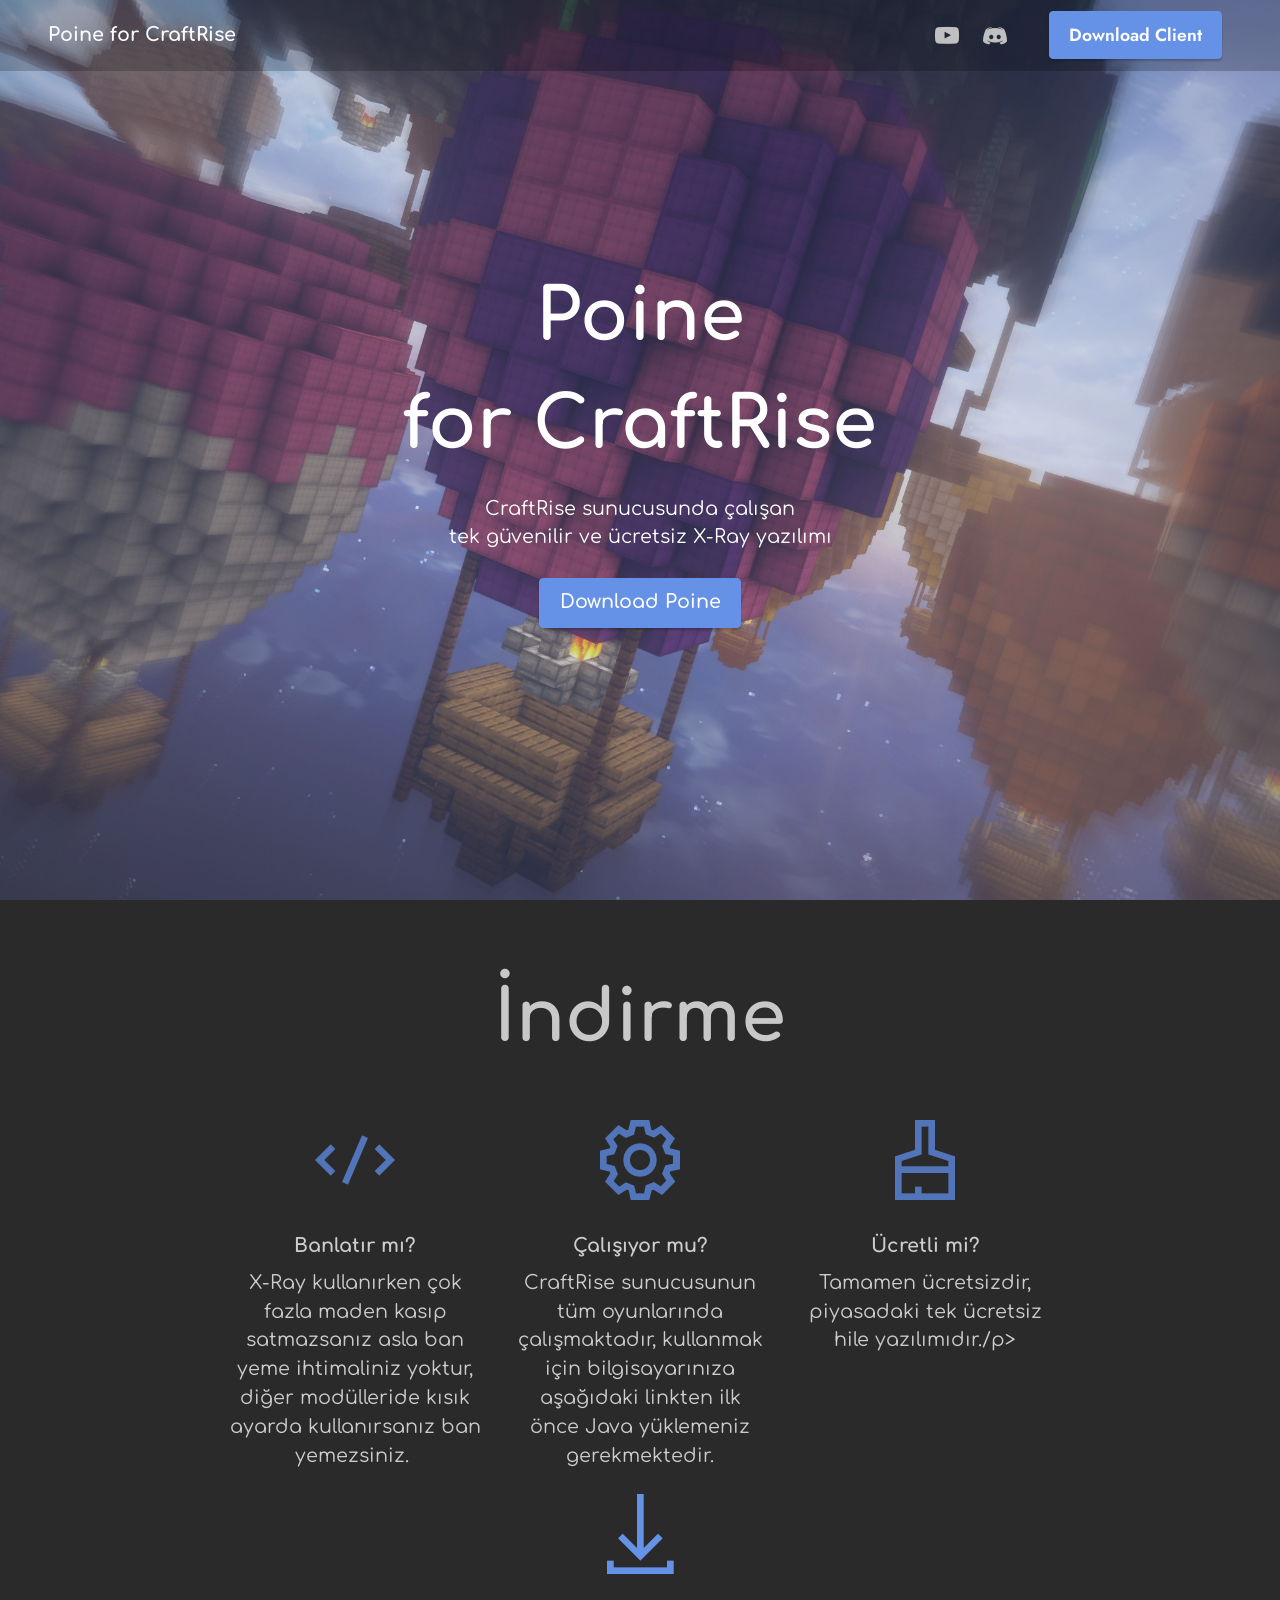
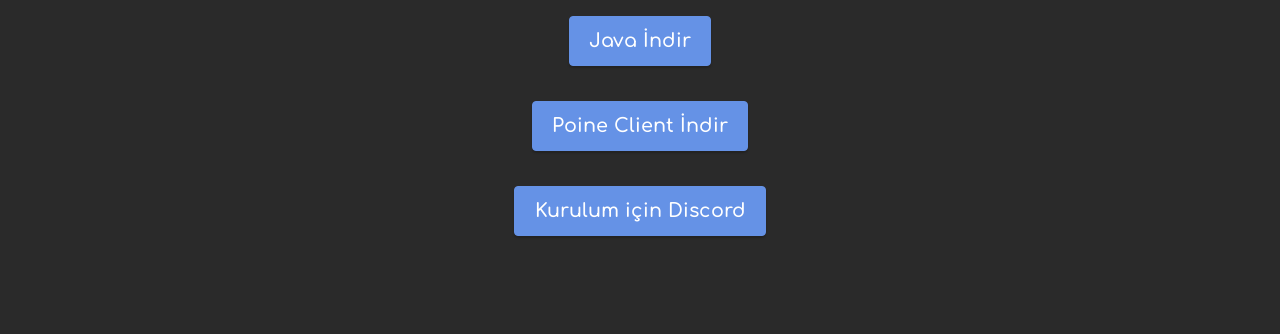
==== commit 820a985a: "Update index.html" ====
--- a/index.html
+++ b/index.html
@@ -67,7 +67,7 @@
                     
                 </div>
                 <div class="navbar-buttons mbr-section-btn"><a class="btn btn-primary display-4" href="#content" data-aos="zoom-in">
-                        Download X-Ray</a></div>
+                        Download Client</a></div>
             </div>
         </div>
     </nav>
@@ -113,7 +113,7 @@
                             <span class="mbr-iconfont mobi-mbri-code mobi-mbri"></span>
                         </div>
                         <h5 class="card-title mbr-fonts-style display-7"><strong>Banlatır mı?</strong></h5>
-                        <p class="card-text mbr-fonts-style display-7">Fazla abartmayıp çok fazla cevher kasıp satmazsanız asla ban yeme ihtimaliniz yoktur.&nbsp;</p>
+                        <p class="card-text mbr-fonts-style display-7">X-Ray kullanırken çok fazla maden kasıp satmazsanız asla ban yeme ihtimaliniz yoktur, diğer modülleride kısık ayarda kullanırsanız ban yemezsiniz.&nbsp;</p>
                     </div>
                 </div>
             </div>
@@ -123,7 +123,7 @@
                         <div class="iconfont-wrapper">
                             <span class="mbr-iconfont mobi-mbri-setting mobi-mbri"></span>
                         </div>
-                        <h5 class="card-title mbr-fonts-style display-7"><strong>Çalışır Mı?</strong></h5>
+                        <h5 class="card-title mbr-fonts-style display-7"><strong>Çalışıyor mu?</strong></h5>
                         <p class="card-text mbr-fonts-style display-7">CraftRise sunucusunun tüm oyunlarında çalışmaktadır, kullanmak için bilgisayarınıza aşağıdaki linkten ilk önce Java yüklemeniz gerekmektedir.</p>
                     </div>
                 </div>
@@ -135,7 +135,7 @@
                             <span class="mbr-iconfont mobi-mbri-website-theme-2 mobi-mbri"></span>
                         </div>
                         <h5 class="card-title mbr-fonts-style display-7"><strong>Ücretli mi?</strong></h5>
-                        <p class="card-text mbr-fonts-style display-7">Tamamen ücretsizdir, piyasada tektir. :)</p>
+                        <p class="card-text mbr-fonts-style display-7">Tamamen ücretsizdir, piyasadaki tek ücretsiz hile yazılımıdır./p>
                     </div>
                 </div>
             </div>            
@@ -151,7 +151,7 @@
                             <span class="mbr-iconfont mobi-mbri-download mobi-mbri"></span>
                         </div>
                 <div class="mbr-section-btn mt-3"><a class="btn btn-primary display-7" href="https://www.java.com/en/download/" data-aos="zoom-in">Java İndir</a></div>
-                <div class="mbr-section-btn mt-3"><a class="btn btn-primary display-7" href="https://bit.ly/3Kza0fY" data-aos="zoom-in">Poine Client İndir</a></div>
+                <div class="mbr-section-btn mt-3"><a class="btn btn-primary display-7" href="https://bit.ly/3GSBdcp" data-aos="zoom-in">Poine Client İndir</a></div>
 	       <div class="mbr-section-btn mt-3"><a class="btn btn-primary display-7" href="https://discord.gg/AvSDEfAqRP" data-aos="zoom-in">Kurulum için Discord</a></div>
 		<br/>
   <section id="content">
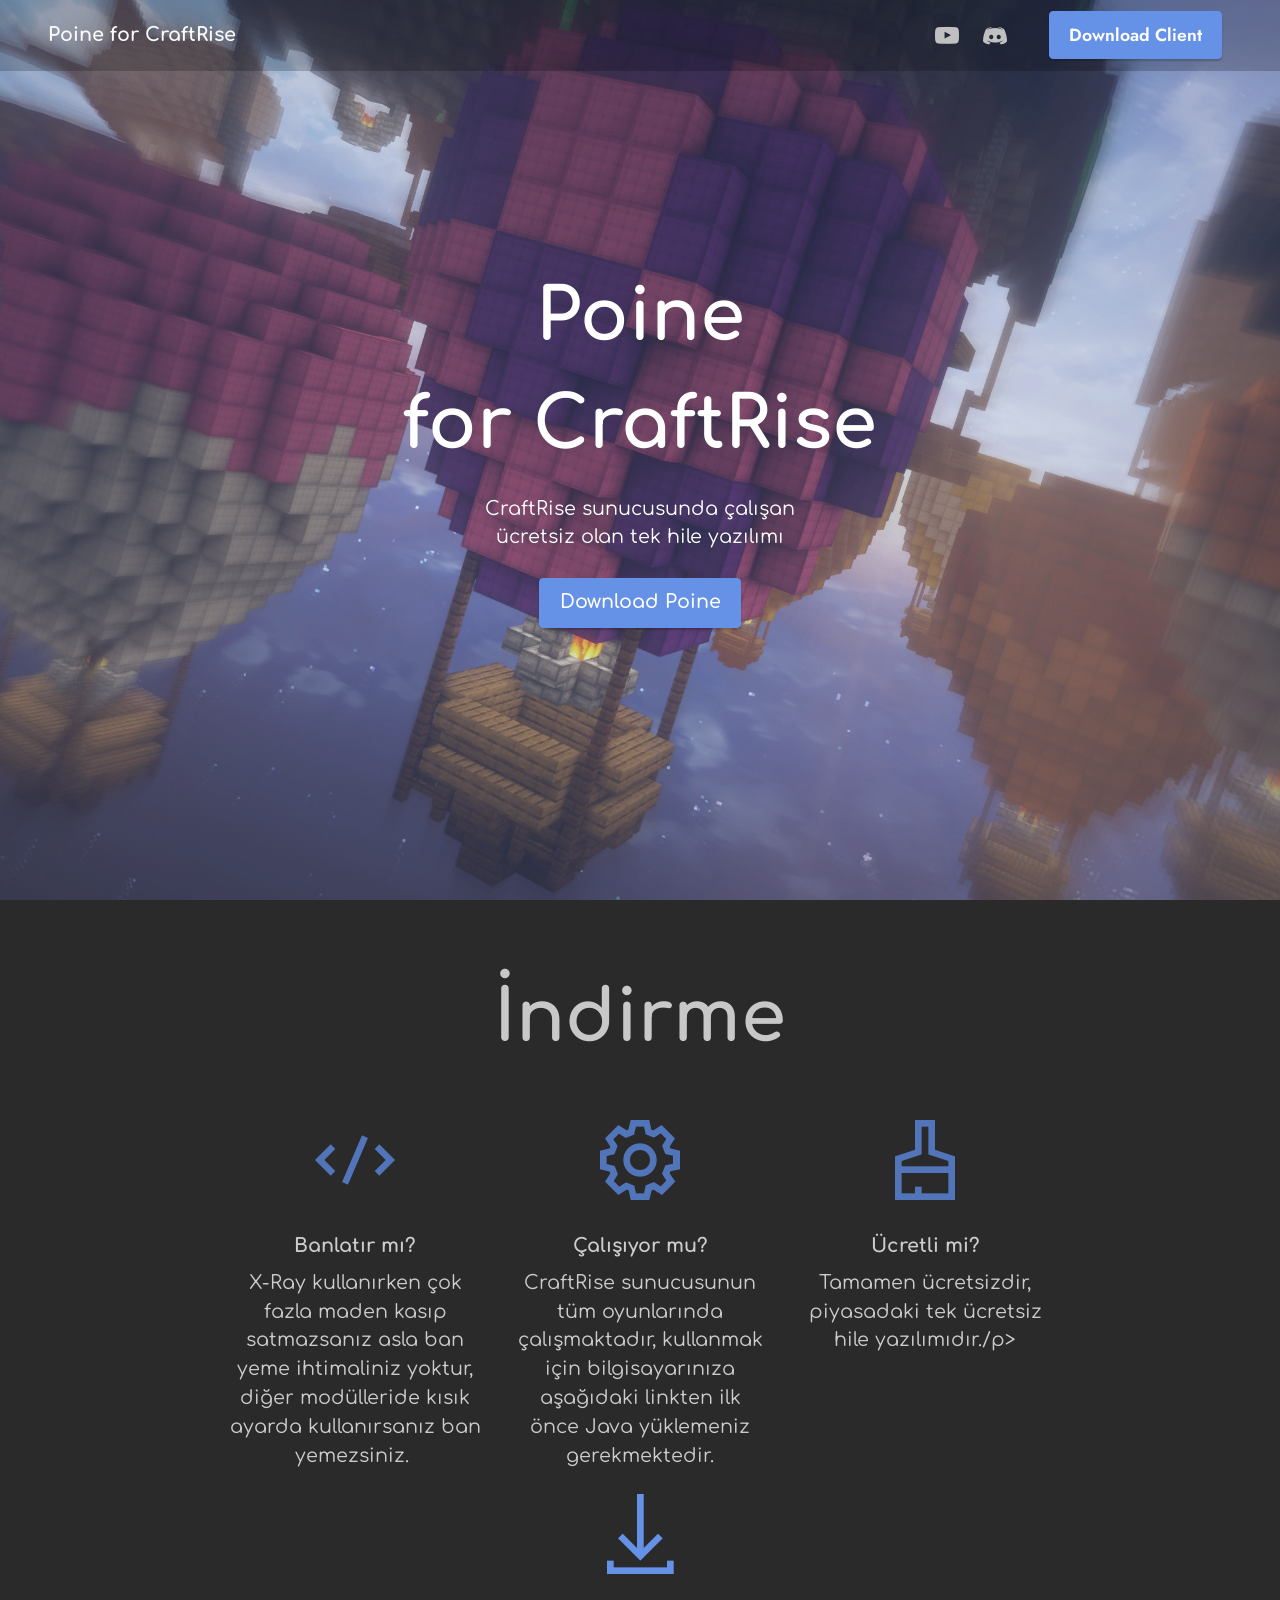
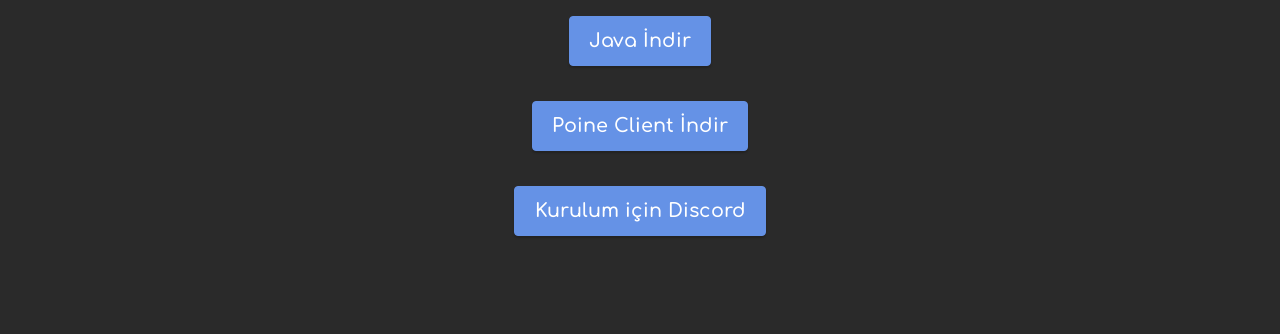
==== commit 19c4f0c6: "Update index.html" ====
--- a/index.html
+++ b/index.html
@@ -85,7 +85,7 @@
             <div class="col-12 col-lg-10">
                 <h1 class="mbr-section-title mbr-fonts-style mbr-white mb-3 display-5"><strong>Poine</strong><br><strong>for CraftRise</strong></h1>
                 
-                <p class="mbr-text mbr-white mbr-fonts-style display-7">CraftRise sunucusunda çalışan<br>tek güvenilir ve ücretsiz X-Ray yazılımı</p>
+                <p class="mbr-text mbr-white mbr-fonts-style display-7">CraftRise sunucusunda çalışan<br>ücretsiz olan tek hile yazılımı</p>
                 <div class="mbr-section-btn mt-3"><a class="btn btn-primary display-7" href="#content" data-aos="zoom-in">Download Poine</a></div>
             </div>
         </div>
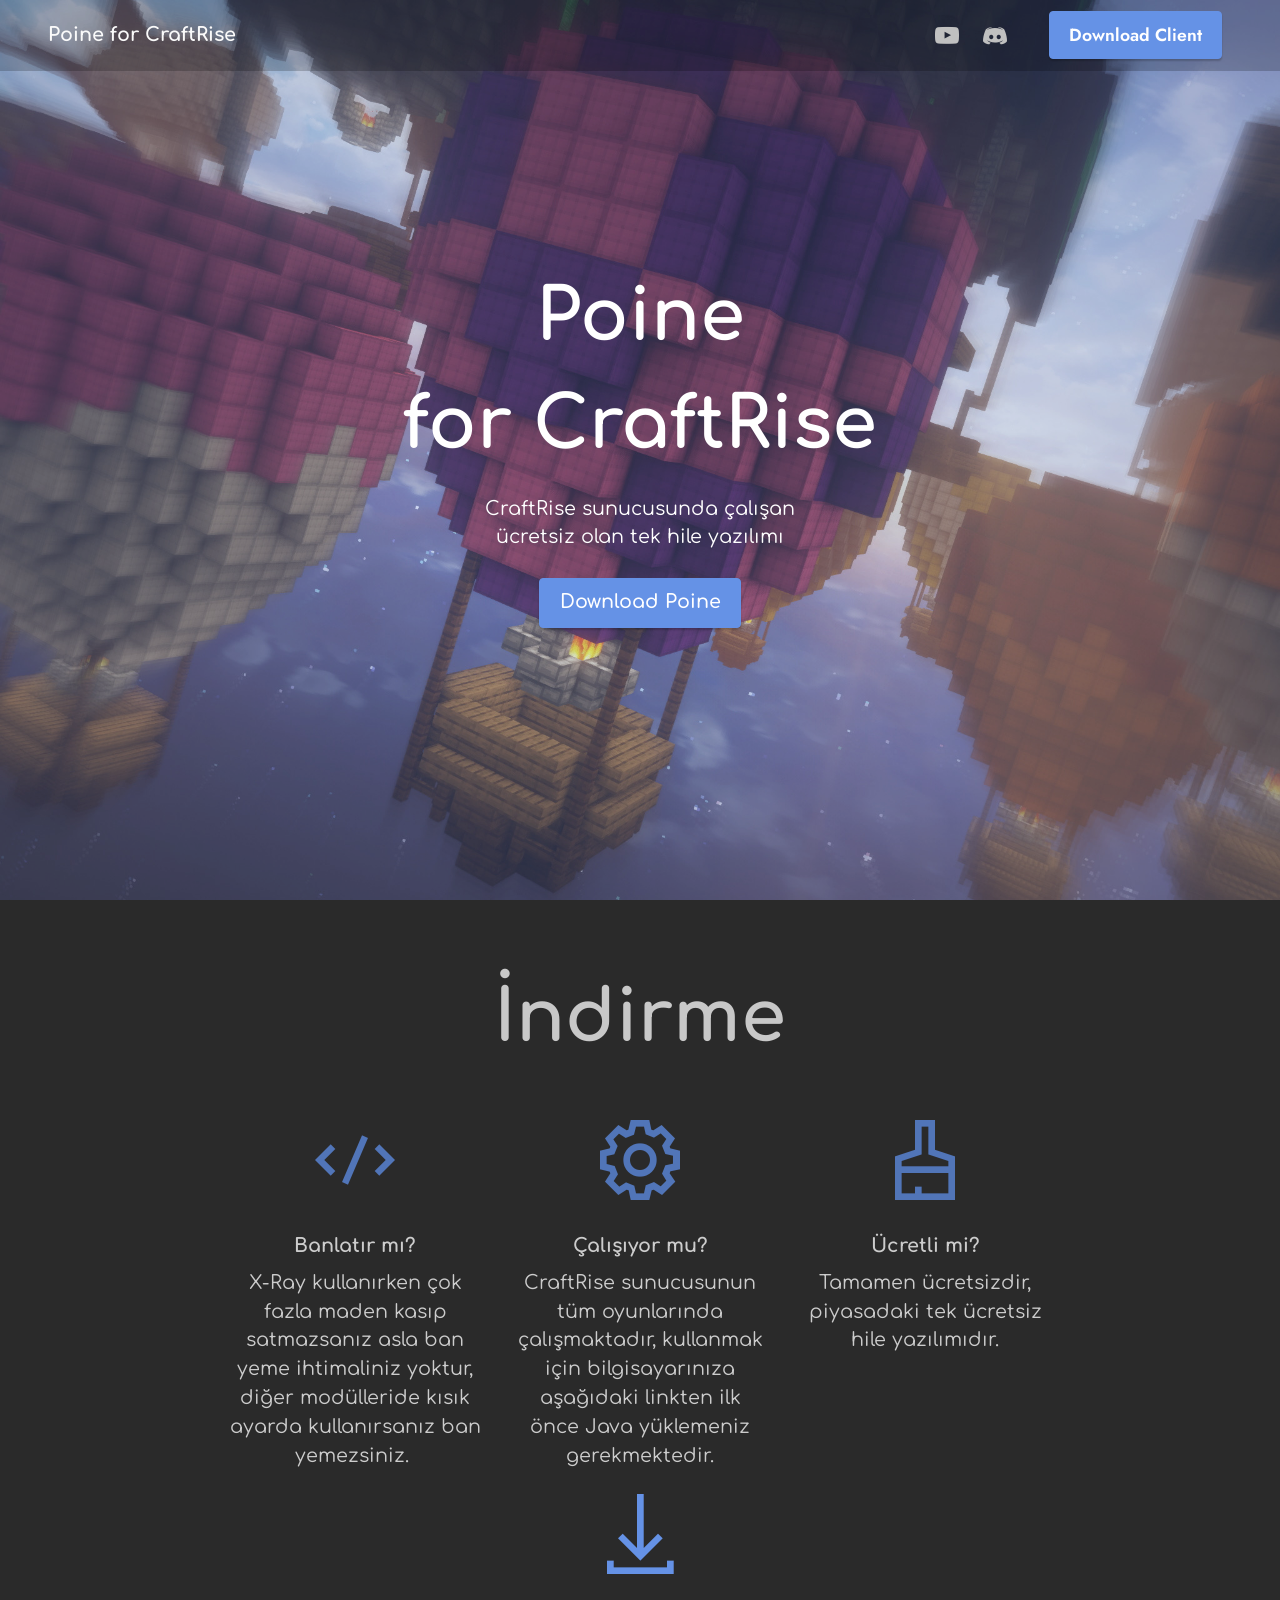
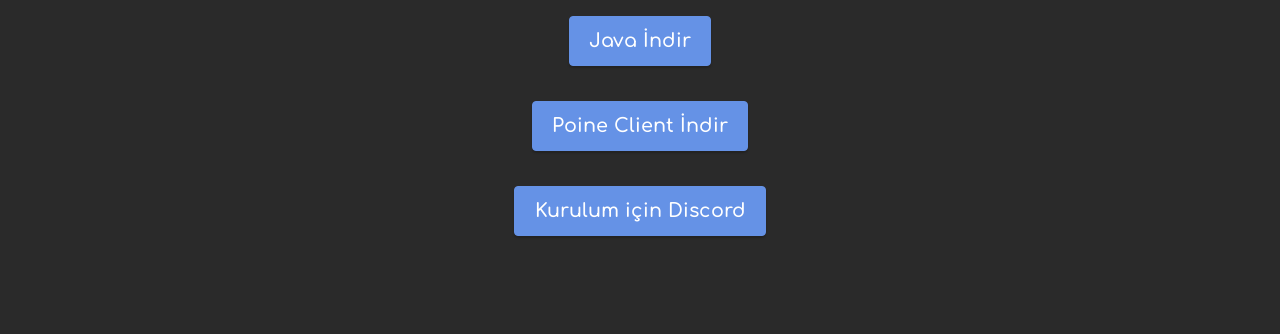
==== commit 965d3fe5: "Update index.html" ====
--- a/index.html
+++ b/index.html
@@ -135,7 +135,7 @@
                             <span class="mbr-iconfont mobi-mbri-website-theme-2 mobi-mbri"></span>
                         </div>
                         <h5 class="card-title mbr-fonts-style display-7"><strong>Ücretli mi?</strong></h5>
-                        <p class="card-text mbr-fonts-style display-7">Tamamen ücretsizdir, piyasadaki tek ücretsiz hile yazılımıdır./p>
+                        <p class="card-text mbr-fonts-style display-7">Tamamen ücretsizdir, piyasadaki tek ücretsiz hile yazılımıdır.</p>
                     </div>
                 </div>
             </div>            
